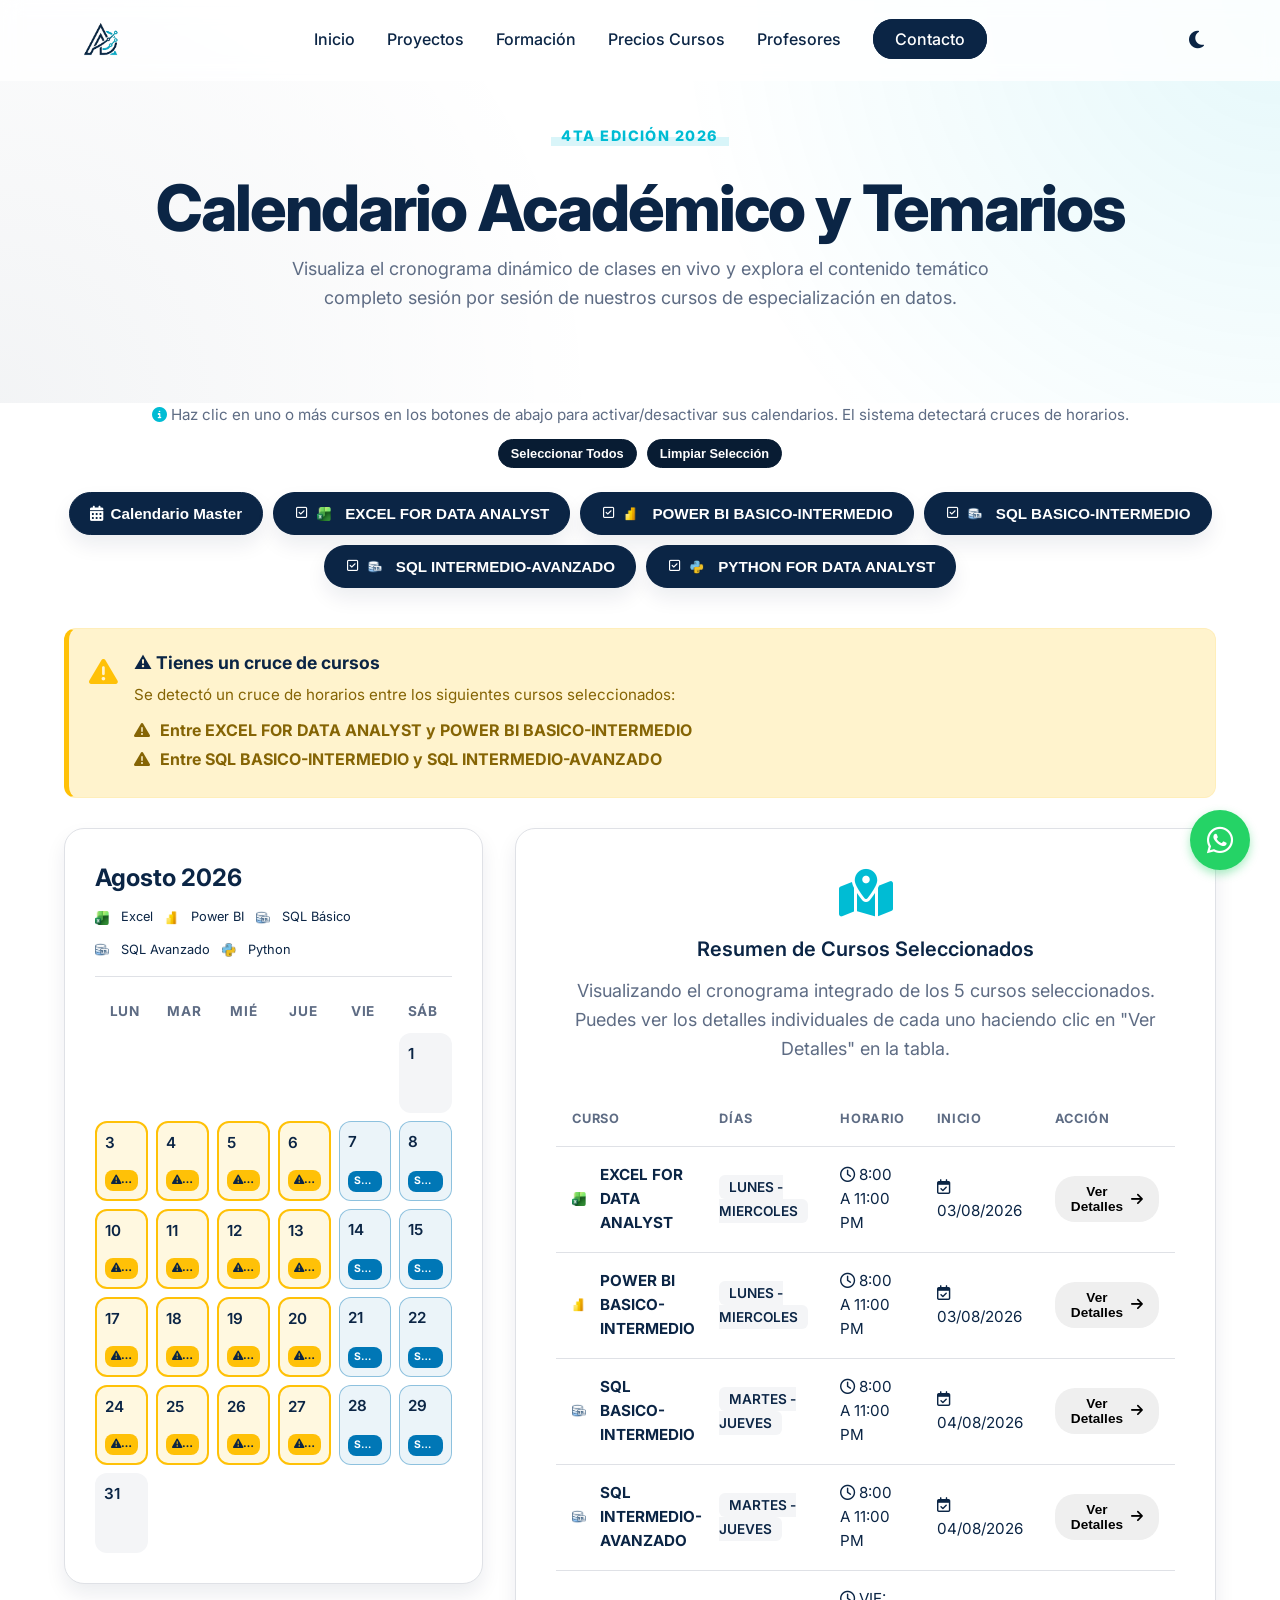
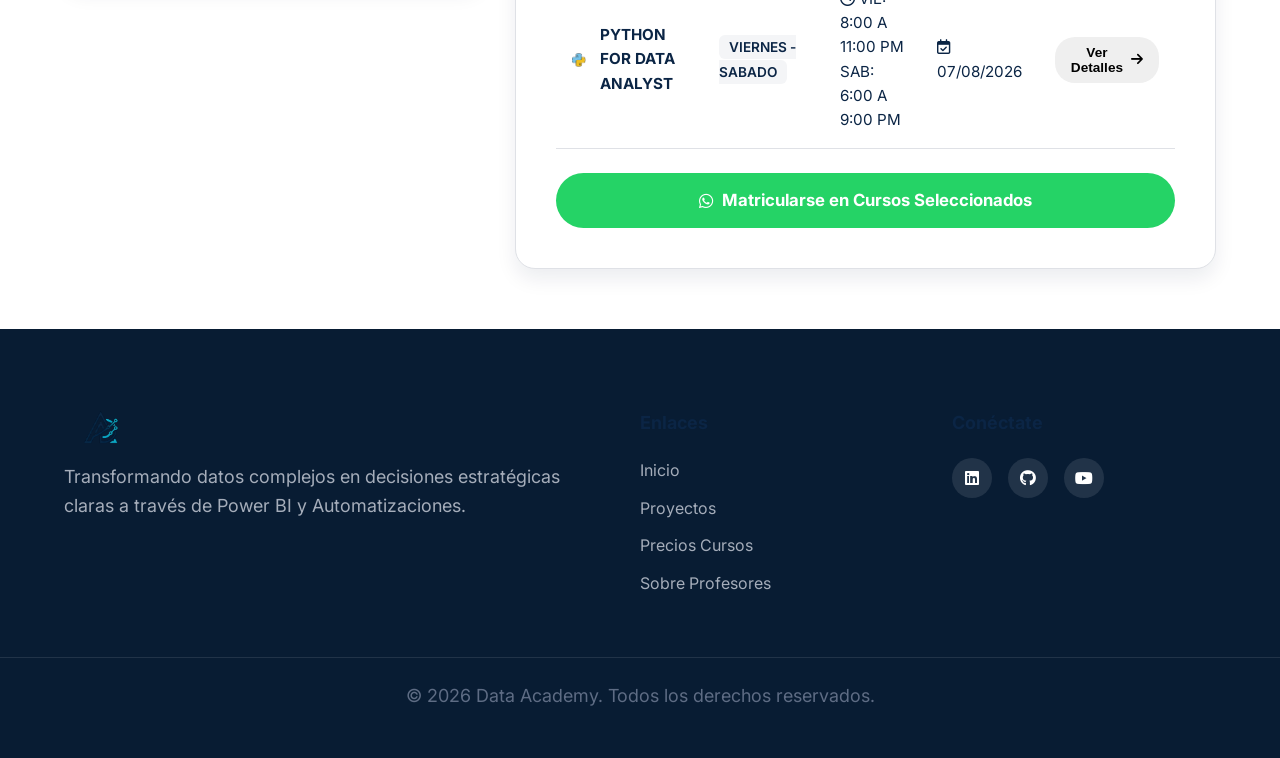
==== landing-cursos.html @ f1c64155 "pagina de horarios" ====
<!DOCTYPE html>
<html lang="es">

<head>
    <link rel="icon" type="image/png" href="assets/img/logo/logo_pestana.png">
    <script>
        (function () {
            const theme = localStorage.getItem('theme');
            if (theme === 'dark' || (!theme && window.matchMedia('(prefers-color-scheme: dark)').matches)) {
                document.documentElement.classList.add('dark-theme');
            }
        })();
    </script>
    <meta charset="UTF-8">
    <meta name="viewport" content="width=device-width, initial-scale=1.0">
    <title>Calendario Académico y Cursos | Data Academy</title>
    <meta name="description"
        content="Explora el calendario académico de la 4ta edición de cursos en vivo de Data Academy. Excel, SQL, Power BI y Python.">

    <!-- Google Fonts -->
    <link rel="preconnect" href="https://fonts.googleapis.com">
    <link rel="preconnect" href="https://fonts.gstatic.com" crossorigin>
    <link href="https://fonts.googleapis.com/css2?family=Inter:wght@300;400;500;600;700;800&display=swap" rel="stylesheet">

    <!-- Font Awesome for Icons -->
    <link rel="stylesheet" href="https://cdnjs.cloudflare.com/ajax/libs/font-awesome/6.4.0/css/all.min.css">

    <link rel="stylesheet" href="assets/css/style.css">

    <!-- Custom CSS for Calendar Dashboard -->
    <style>
        /* General Adjustments */
        .calendar-hero {
            padding: 120px 0 60px;
            background: radial-gradient(circle at top right, rgba(0, 188, 212, 0.1), transparent 45%),
                        radial-gradient(circle at bottom left, rgba(11, 37, 69, 0.05), transparent 45%);
            text-align: center;
        }

        .calendar-hero h1 {
            margin-bottom: 12px;
        }

        .calendar-hero p {
            max-width: 700px;
            margin: 0 auto 30px;
        }

        /* Selector Tabs Styling */
        .tabs-container {
            display: flex;
            justify-content: center;
            flex-wrap: wrap;
            gap: 10px;
            margin-bottom: 40px;
        }

        .tab-btn {
            padding: 12px 20px;
            border: 1px solid var(--border-color);
            background-color: var(--card-bg);
            color: var(--text-main);
            font-size: 0.95rem;
            font-weight: 600;
            border-radius: 30px;
            cursor: pointer;
            transition: var(--transition);
            display: inline-flex;
            align-items: center;
            gap: 8px;
            box-shadow: var(--shadow-sm);
        }

        .tab-btn:hover {
            border-color: var(--accent-color);
            transform: translateY(-2px);
        }

        .tab-btn.active {
            background-color: var(--primary-color);
            border-color: var(--primary-color);
            color: #ffffff !important;
            box-shadow: var(--shadow-md);
        }

        html.dark-theme .tab-btn.active {
            background-color: var(--accent-color);
            border-color: var(--accent-color);
            color: var(--primary-dark) !important;
        }

        .color-dot {
            width: 10px;
            height: 10px;
            border-radius: 50%;
            display: inline-block;
        }

        /* Course specific border highlights for tabs */
        .border-course-excel { border-left: 3px solid #9b5de5; }
        .border-course-pbi { border-left: 3px solid #f1c40f; }
        .border-course-sql-basic { border-left: 3px solid #2ec4b6; }
        .border-course-sql-adv { border-left: 3px solid #00b4d8; }
        .border-course-python { border-left: 3px solid #0077b6; }

        /* Dashboard Workspace Grid */
        .dashboard-grid {
            display: grid;
            grid-template-columns: 1.2fr 0.8fr;
            gap: 32px;
            margin-bottom: 60px;
            align-items: start;
        }

        @media (max-width: 992px) {
            .dashboard-grid {
                grid-template-columns: 1fr;
            }
        }

        /* Calendar Card Styling */
        .calendar-card {
            background: var(--card-bg);
            border: 1px solid var(--border-color);
            border-radius: 20px;
            box-shadow: var(--shadow-md);
            padding: 30px;
            overflow: visible; /* Permits tooltips to display without clipping */
        }

        .calendar-header {
            display: flex;
            justify-content: space-between;
            align-items: center;
            margin-bottom: 24px;
            border-bottom: 1px solid var(--border-color);
            padding-bottom: 16px;
        }

        .calendar-header h3 {
            margin-bottom: 0;
            font-size: 1.5rem;
            font-weight: 700;
        }

        .calendar-legend {
            display: flex;
            flex-wrap: wrap;
            gap: 12px;
            font-size: 0.8rem;
            margin-top: 10px;
        }

        .legend-item {
            display: flex;
            align-items: center;
            gap: 6px;
        }

        /* Calendar Day Grid */
        .calendar-weekdays {
            display: grid;
            grid-template-columns: repeat(6, minmax(0, 1fr));
            text-align: center;
            font-weight: 700;
            font-size: 0.85rem;
            color: var(--text-muted);
            margin-bottom: 10px;
            text-transform: uppercase;
            letter-spacing: 0.05em;
        }

        .calendar-grid {
            display: grid;
            grid-template-columns: repeat(6, minmax(0, 1fr));
            gap: 8px;
        }

        /* Technology Logo Indicators */
        .tech-logo-indicator {
            width: 14px;
            height: 14px;
            object-fit: contain;
            vertical-align: middle;
            margin-right: 6px;
            border-radius: 2px;
        }

        .multi-class-indicators {
            display: flex;
            justify-content: center;
            align-items: center;
            gap: 4px;
            margin-top: auto;
            width: 100%;
        }

        .multi-class-indicators img {
            width: 14px;
            height: 14px;
            object-fit: contain;
        }

        .calendar-day {
            background-color: var(--bg-light);
            border-radius: 12px;
            min-height: 80px; /* Uniform height to prevent row misalignment */
            padding: 8px;
            display: flex;
            flex-direction: column;
            justify-content: space-between;
            position: relative;
            transition: var(--transition);
            border: 1px solid transparent;
        }

        html.dark-theme .calendar-day {
            background-color: rgba(255,255,255,0.03);
        }

        .calendar-day.empty {
            background-color: transparent !important;
            border: none !important;
            pointer-events: none;
        }

        .day-number {
            font-size: 0.95rem;
            font-weight: 600;
            color: var(--text-main);
            align-self: flex-start;
        }

        .calendar-day.has-class {
            cursor: pointer;
        }

        .calendar-day.has-class:hover {
            transform: scale(1.05);
            z-index: 10;
            box-shadow: var(--shadow-md);
        }

        .class-badge {
            font-size: 0.65rem;
            font-weight: 700;
            padding: 2px 6px;
            border-radius: 8px;
            margin-top: auto;
            text-align: center;
            width: 100%;
            white-space: nowrap;
            overflow: hidden;
            text-overflow: ellipsis;
        }

        /* Responsive Tooltip Styling (Zero Overflow) */
        .calendar-tooltip {
            position: absolute;
            bottom: 115%;
            left: 50%;
            transform: translateX(-50%) translateY(5px);
            width: 210px;
            background: #0b2545;
            color: #ffffff;
            padding: 10px 12px;
            border-radius: 10px;
            box-shadow: var(--shadow-lg), 0 8px 20px rgba(0,0,0,0.4);
            z-index: 999;
            opacity: 0;
            visibility: hidden;
            transition: opacity 0.15s ease-in-out, transform 0.15s ease-in-out;
            pointer-events: none;
            border: 1px solid rgba(255,255,255,0.15);
            font-size: 0.75rem;
            line-height: 1.4;
            text-align: left;
        }

        /* Tooltip alignments by column index */
        .calendar-day.tooltip-left .calendar-tooltip {
            left: 0;
            transform: translateX(0) translateY(5px);
        }
        .calendar-day.tooltip-left:hover .calendar-tooltip {
            transform: translateX(0) translateY(0);
        }

        .calendar-day.tooltip-right .calendar-tooltip {
            left: auto;
            right: 0;
            transform: translateX(0) translateY(5px);
        }
        .calendar-day.tooltip-right:hover .calendar-tooltip {
            transform: translateX(0) translateY(0);
        }

        .calendar-day:not(.tooltip-left):not(.tooltip-right) .calendar-tooltip {
            left: 50%;
            transform: translateX(-50%) translateY(5px);
        }
        .calendar-day:not(.tooltip-left):not(.tooltip-right):hover .calendar-tooltip {
            transform: translateX(-50%) translateY(0);
        }

        .calendar-day:hover .calendar-tooltip {
            opacity: 1;
            visibility: visible;
        }

        .tooltip-header {
            font-size: 0.85rem;
            font-weight: 800;
            border-bottom: 1px solid rgba(255,255,255,0.1);
            padding-bottom: 6px;
            margin-bottom: 8px;
            text-transform: uppercase;
            letter-spacing: 0.03em;
        }

        .tooltip-body {
            font-size: 0.8rem;
            line-height: 1.4;
        }

        .tooltip-desc {
            display: block;
            margin-top: 4px;
            color: #a5adba;
            font-style: italic;
        }

        /* Dynamic Theme-safe Text Colors (AAA Contrast) */
        :root {
            --excel-text: #7209b7;
            --pbi-text: #996500;
            --sql-basic-text: #007a6e;
            --sql-adv-text: #006880;
            --python-text: #005086;
        }

        html.dark-theme {
            --excel-text: #d8b4fe;
            --pbi-text: #fef08a;
            --sql-basic-text: #6ee7b7;
            --sql-adv-text: #7dd3fc;
            --python-text: #93c5fd;
        }

        /* Course colors */
        .course-excel {
            background-color: rgba(155, 93, 229, 0.08) !important;
            border: 1px solid rgba(155, 93, 229, 0.4) !important;
        }
        .course-excel .class-badge {
            background-color: #9b5de5 !important;
            color: #ffffff !important;
        }
        .font-course-excel { color: var(--excel-text) !important; }

        .course-pbi {
            background-color: rgba(241, 196, 15, 0.08) !important;
            border: 1px solid rgba(241, 196, 15, 0.4) !important;
        }
        .course-pbi .class-badge {
            background-color: #f1c40f !important;
            color: #0b2545 !important;
        }
        .font-course-pbi { color: var(--pbi-text) !important; }

        .course-sql-basic {
            background-color: rgba(46, 196, 182, 0.08) !important;
            border: 1px solid rgba(46, 196, 182, 0.4) !important;
        }
        .course-sql-basic .class-badge {
            background-color: #2ec4b6 !important;
            color: #ffffff !important;
        }
        .font-course-sql-basic { color: var(--sql-basic-text) !important; }

        .course-sql-adv {
            background-color: rgba(0, 180, 216, 0.08) !important;
            border: 1px solid rgba(0, 180, 216, 0.4) !important;
        }
        .course-sql-adv .class-badge {
            background-color: #00b4d8 !important;
            color: #ffffff !important;
        }
        .font-course-sql-adv { color: var(--sql-adv-text) !important; }

        .course-python {
            background-color: rgba(0, 119, 182, 0.08) !important;
            border: 1px solid rgba(0, 119, 182, 0.4) !important;
        }
        .course-python .class-badge {
            background-color: #0077b6 !important;
            color: #ffffff !important;
        }
        .font-course-python { color: var(--python-text) !important; }

        /* Style for conflict cells (cruces) */
        .calendar-day.cruce-conflict {
            background-color: rgba(255, 193, 7, 0.12) !important;
            border: 2px solid #ffc107 !important;
        }

        html.dark-theme .calendar-day.cruce-conflict {
            background-color: rgba(255, 193, 7, 0.22) !important;
            border: 2px solid #ffc107 !important;
        }

        .cruce-conflict .class-badge {
            background-color: #ffc107 !important;
            color: #0b2545 !important;
            font-weight: 800 !important;
        }

        /* Cruce Alert Box Styling */
        .cruce-alert-box {
            background-color: #fff3cd;
            border: 1px solid #ffeeba;
            border-left: 5px solid #ffc107;
            color: #856404;
            padding: 20px;
            border-radius: 12px;
            margin-bottom: 30px;
            display: flex;
            gap: 16px;
            align-items: flex-start;
            animation: fadeIn 0.4s ease-out;
        }

        html.dark-theme .cruce-alert-box {
            background-color: rgba(255, 193, 7, 0.15);
            border: 1px solid rgba(255, 193, 7, 0.3);
            border-left: 5px solid #ffc107;
            color: #ffe082;
        }

        .cruce-alert-icon {
            font-size: 1.8rem;
            color: #ffc107;
        }

        .cruce-alert-content h4 {
            margin-bottom: 6px;
            font-weight: 700;
            font-size: 1.1rem;
            color: #856404;
            margin-top: 0;
        }

        html.dark-theme .cruce-alert-content h4 {
            color: #ffe082;
        }

        .cruce-alert-content p {
            margin-bottom: 10px;
            font-size: 0.95rem;
            color: inherit;
        }

        .cruce-alert-content ul {
            padding-left: 20px;
            margin-bottom: 0;
            list-style: disc;
            font-size: 0.9rem;
            color: inherit;
        }

        .cruce-alert-content li {
            margin-bottom: 4px;
        }

        @keyframes fadeIn {
            from { opacity: 0; transform: translateY(-5px); }
            to { opacity: 1; transform: translateY(0); }
        }

        /* Active/inactive button states in tabs */
        .tab-btn {
            position: relative;
        }
        .tab-btn .check-icon {
            font-size: 0.8rem;
            margin-right: 2px;
            display: none;
        }
        .tab-btn.active .check-icon {
            display: inline-block;
        }

        /* Multiple courses today styling */
        .calendar-day.multiple-classes {
            background: linear-gradient(135deg, rgba(11, 37, 69, 0.05) 0%, rgba(0, 188, 212, 0.05) 100%) !important;
            border: 1.5px dashed var(--primary-light) !important;
        }

        html.dark-theme .calendar-day.multiple-classes {
            background: linear-gradient(135deg, rgba(19, 64, 116, 0.15) 0%, rgba(0, 188, 212, 0.1) 100%) !important;
            border: 1.5px dashed var(--accent-color) !important;
        }

        .multi-class-indicators {
            display: flex;
            justify-content: center;
            gap: 4px;
            margin-top: auto;
            width: 100%;
        }

        .class-dot {
            width: 6px;
            height: 6px;
            border-radius: 50%;
            display: inline-block;
        }
        .class-dot.course-excel { background-color: #9b5de5 !important; }
        .class-dot.course-pbi { background-color: #f1c40f !important; }
        .class-dot.course-sql-basic { background-color: #2ec4b6 !important; }
        .class-dot.course-sql-adv { background-color: #00b4d8 !important; }
        .class-dot.course-python { background-color: #0077b6 !important; }

        .multi-tooltip-row {
            padding: 6px 0;
            border-bottom: 1px solid rgba(255,255,255,0.06);
        }
        .multi-tooltip-row:last-child {
            border-bottom: none;
            padding-bottom: 0;
        }

        .bullet-course-excel { color: #9b5de5; }
        .bullet-course-pbi { color: #f1c40f; }
        .bullet-course-sql-basic { color: #2ec4b6; }
        .bullet-course-sql-adv { color: #00b4d8; }
        .bullet-course-python { color: #0077b6; }

        /* Course Detail Card Styling */
        .info-card {
            background: var(--card-bg);
            border: 1px solid var(--border-color);
            border-radius: 20px;
            box-shadow: var(--shadow-md);
            padding: 30px;
            display: grid;
            gap: 20px;
        }

        .info-card h3 {
            font-size: 1.6rem;
            font-weight: 700;
            margin-bottom: 4px;
            color: var(--primary-color);
        }

        html.dark-theme .info-card h3 {
            color: var(--accent-color);
        }

        .info-meta-grid {
            display: grid;
            grid-template-columns: 1fr 1fr;
            gap: 16px;
            background: var(--bg-light);
            padding: 20px;
            border-radius: 12px;
            border: 1px solid var(--border-color);
        }

        html.dark-theme .info-meta-grid {
            background: rgba(255,255,255,0.02);
        }

        .meta-item {
            display: flex;
            flex-direction: column;
            gap: 4px;
        }

        .meta-item span.label {
            font-size: 0.75rem;
            color: var(--text-muted);
            text-transform: uppercase;
            font-weight: 700;
            letter-spacing: 0.05em;
        }

        .meta-item span.value {
            font-weight: 600;
            font-size: 0.95rem;
            color: var(--text-main);
        }

        .info-flyer-copy {
            border-left: 3px solid var(--accent-color);
            padding-left: 16px;
            font-size: 0.95rem;
            color: var(--text-muted);
        }

        .info-flyer-copy ul {
            margin-top: 10px;
            display: flex;
            flex-direction: column;
            gap: 8px;
        }

        .info-flyer-copy li {
            display: flex;
            align-items: center;
            gap: 8px;
        }

        .text-accent {
            color: var(--accent-color);
        }

        /* Syllabus Accordion */
        .syllabus-section {
            margin-top: 20px;
        }

        .syllabus-section h3 {
            font-size: 1.8rem;
            font-weight: 700;
            margin-bottom: 24px;
            text-align: center;
        }

        .syllabus-accordion {
            max-width: 900px;
            margin: 0 auto;
            display: grid;
            gap: 16px;
        }

        .syllabus-card {
            background: var(--card-bg);
            border: 1px solid var(--border-color);
            border-radius: 16px;
            overflow: hidden;
            transition: var(--transition);
        }

        .syllabus-card-header {
            padding: 20px 24px;
            display: flex;
            align-items: center;
            justify-content: space-between;
            cursor: pointer;
            gap: 16px;
            user-select: none;
        }

        .class-num-bubble {
            padding: 6px 12px;
            border-radius: 8px;
            font-size: 0.8rem;
            font-weight: 800;
            color: #ffffff !important;
            white-space: nowrap;
        }

        /* Solid backgrounds for syllabus accordion bubbles */
        .class-num-bubble.course-excel { background-color: #9b5de5 !important; }
        .class-num-bubble.course-pbi { background-color: #f1c40f !important; color: #0b2545 !important; }
        .class-num-bubble.course-sql-basic { background-color: #2ec4b6 !important; }
        .class-num-bubble.course-sql-adv { background-color: #00b4d8 !important; }
        .class-num-bubble.course-python { background-color: #0077b6 !important; }

        /* Light Mode headings contrast */
        html:not(.dark-theme) h2,
        html:not(.dark-theme) h3,
        html:not(.dark-theme) h4 {
            color: #0b2545 !important;
        }

        .syllabus-header-text {
            flex-grow: 1;
        }

        .syllabus-header-text h4 {
            font-size: 1.1rem;
            font-weight: 700;
            color: var(--text-main);
            margin-bottom: 2px;
        }

        .class-date-label {
            font-size: 0.85rem;
            color: var(--text-muted);
            font-weight: 500;
        }

        .accordion-icon {
            color: var(--text-muted);
            transition: transform 0.3s ease;
        }

        .syllabus-card.active .accordion-icon {
            transform: rotate(180deg);
            color: var(--accent-color);
        }

        .syllabus-card-body {
            padding: 0 24px;
            max-height: 0;
            overflow: hidden;
            transition: all 0.3s cubic-bezier(0.25, 0.8, 0.25, 1);
            opacity: 0;
        }

        .syllabus-card.active .syllabus-card-body {
            padding: 0 24px 24px;
            max-height: 200px;
            opacity: 1;
        }

        .syllabus-card-body p {
            font-size: 0.95rem;
            color: var(--text-muted);
            margin-bottom: 12px;
            line-height: 1.6;
        }

        .session-meta {
            font-size: 0.85rem;
            color: var(--text-muted);
            display: flex;
            gap: 16px;
        }

        /* Master Placeholder Style */
        .master-placeholder {
            background: var(--card-bg);
            border: 1px solid var(--border-color);
            border-radius: 20px;
            box-shadow: var(--shadow-md);
            padding: 40px;
            text-align: center;
        }

        .master-table-wrapper {
            margin-top: 30px;
            overflow-x: auto;
        }

        .master-table {
            width: 100%;
            border-collapse: collapse;
            text-align: left;
            font-size: 0.95rem;
        }

        .master-table th, .master-table td {
            padding: 16px;
            border-bottom: 1px solid var(--border-color);
        }

        .master-table th {
            font-weight: 700;
            color: var(--text-muted);
            text-transform: uppercase;
            font-size: 0.8rem;
            letter-spacing: 0.05em;
        }

        .course-name-cell {
            display: flex;
            align-items: center;
            gap: 8px;
        }

        .days-badge {
            background-color: var(--bg-light);
            color: var(--text-main);
            padding: 4px 10px;
            border-radius: 6px;
            font-size: 0.85rem;
            font-weight: 600;
        }

        .edition-badge {
            background-color: rgba(0, 188, 212, 0.1);
            color: var(--accent-color);
            padding: 4px 10px;
            border-radius: 6px;
            font-size: 0.85rem;
            font-weight: 700;
        }

        .btn-sm {
            padding: 8px 16px;
            font-size: 0.85rem;
            border-radius: 20px;
        }

        .btn-whatsapp {
            background-color: var(--secondary-color) !important;
            color: white !important;
        }
        .btn-whatsapp:hover {
            background-color: #20b858 !important;
            box-shadow: 0 4px 15px rgba(37,211,102,0.3) !important;
        }

        /* Mobile-First Responsive Calendar overrides */
        @media (max-width: 1024px) {
            .dashboard-grid {
                grid-template-columns: 1fr;
            }
        }

        @media (max-width: 768px) {
            .calendar-card {
                padding: 16px;
                border-radius: 16px;
            }
            .calendar-header h3 {
                font-size: 1.25rem;
            }
            .calendar-legend {
                gap: 8px;
            }
            .legend-item {
                font-size: 0.72rem;
            }
            .calendar-weekdays {
                font-size: 0.75rem;
            }
            .calendar-day {
                padding: 4px;
                border-radius: 8px;
            }
            .day-number {
                font-size: 0.8rem;
            }
            .class-badge {
                font-size: 0.58rem;
                padding: 1px 2px;
                border-radius: 4px;
            }
        }

        @media (max-width: 480px) {
            .calendar-card {
                padding: 10px;
                border-radius: 12px;
            }
            .calendar-grid {
                gap: 4px;
            }
            .calendar-day {
                padding: 2px;
                border-radius: 6px;
            }
            .day-number {
                font-size: 0.7rem;
            }
            .class-badge {
                font-size: 0.52rem;
                padding: 1px 0px;
                margin-bottom: 2px;
                border-radius: 2px;
            }
            .class-badge .desktop-text {
                display: none;
            }
            .class-badge .mobile-text {
                display: inline !important;
            }
        }
    </style>
</head>

<body>
    <!-- Navbar -->
    <nav class="navbar" id="navbar">
        <div class="container nav-container">
            <a href="index.html" class="logo">
                <img src="assets/img/logo/logo_claro.png" class="logo-light" alt="Data Academy">
                <img src="assets/img/logo/logo_oscuro.png" class="logo-dark" alt="Data Academy">
            </a>
            <ul class="nav-links">
                <li><a href="index.html#inicio">Inicio</a></li>
                <li><a href="index.html#proyectos">Proyectos</a></li>
                <li><a href="index.html#formacion">Formación</a></li>
                <li><a href="landing-ventas.html">Precios Cursos</a></li>
                <li><a href="pages/biografia.html">Profesores</a></li>
                <li><a href="index.html#contacto" class="btn-primary-outline">Contacto</a></li>
            </ul>
            <button id="theme-toggle" class="theme-toggle-btn" aria-label="Cambiar tema">
                <i class="fas fa-moon"></i>
            </button>
            <div class="hamburger">
                <i class="fas fa-bars"></i>
            </div>
        </div>
    </nav>

    <!-- Hero Section -->
    <header class="calendar-hero">
        <div class="container">
            <span class="highlight" style="font-weight: 800; font-size: 0.9rem; text-transform: uppercase; letter-spacing: 0.1em; padding: 4px 10px; margin-bottom: 12px; border-radius: 4px;">4TA EDICIÓN 2026</span>
            <h1 style="margin-top: 10px;">Calendario Académico y Temarios</h1>
            <p>Visualiza el cronograma dinámico de clases en vivo y explora el contenido temático completo sesión por sesión de nuestros cursos de especialización en datos.</p>
        </div>
    </header>

    <!-- Dashboard Core Container -->
    <main class="container">
        <!-- Instrucciones y Controles de Selección -->
        <div style="margin-bottom: 24px; text-align: center;">
            <p style="font-size: 0.95rem; color: var(--text-muted); margin-bottom: 12px;">
                <i class="fas fa-info-circle text-accent"></i> Haz clic en uno o más cursos en los botones de abajo para activar/desactivar sus calendarios. El sistema detectará cruces de horarios.
            </p>
            <div style="display: flex; gap: 10px; justify-content: center;">
                <button class="btn btn-sm btn-secondary" id="btn-select-all" style="padding: 6px 12px; font-size: 0.8rem;">Seleccionar Todos</button>
                <button class="btn btn-sm btn-secondary" id="btn-clear-selection" style="padding: 6px 12px; font-size: 0.8rem;">Limpiar Selección</button>
            </div>
        </div>

        <!-- Selector Tabs -->
        <div class="tabs-container" id="course-selector-tabs">
            <!-- Populated dynamically via JS -->
            <button class="tab-btn active"><i class="fas fa-spinner fa-spin"></i> Cargando Cursos...</button>
        </div>

        <!-- Alerta de Cruce de Horarios (Amarillo) -->
        <div class="cruce-alert-box" id="cruce-alert-box" style="display: none;">
            <div class="cruce-alert-icon">
                <i class="fas fa-exclamation-triangle"></i>
            </div>
            <div class="cruce-alert-content">
                <h4>⚠️ Tienes un cruce de cursos</h4>
                <p id="cruce-alert-message">Se detectó un cruce de horarios entre los siguientes cursos seleccionados:</p>
                <div id="cruce-alert-courses-list" style="font-weight: 700; margin-top: 8px; line-height: 1.6;">
                    <!-- Populated dynamically via JS -->
                </div>
            </div>
        </div>

        <!-- Dashboard Grid (Calendar + Context Cards) -->
        <div class="dashboard-grid">
            <!-- Left Side: Interactive Calendar -->
            <div class="calendar-card" id="calendar-card-wrapper">
                <div class="calendar-header">
                    <div>
                        <h3>Agosto 2026</h3>
                        <div class="calendar-legend" id="calendar-legend-container">
                            <div class="legend-item"><img src="assets/img/formation/3Excel.png" class="tech-logo-indicator" alt="Excel"> Excel</div>
                            <div class="legend-item"><img src="assets/img/formation/4Powerbi.png" class="tech-logo-indicator" alt="Power BI"> Power BI</div>
                            <div class="legend-item"><img src="assets/img/formation/sql.png" class="tech-logo-indicator" alt="SQL Básico"> SQL Básico</div>
                            <div class="legend-item"><img src="assets/img/formation/sql.png" class="tech-logo-indicator" alt="SQL Avanzado"> SQL Avanzado</div>
                            <div class="legend-item"><img src="assets/img/formation/5Python.png" class="tech-logo-indicator" alt="Python"> Python</div>
                        </div>
                    </div>
                </div>

                <div class="calendar-weekdays">
                    <div>Lun</div>
                    <div>Mar</div>
                    <div>Mié</div>
                    <div>Jue</div>
                    <div>Vie</div>
                    <div>Sáb</div>
                </div>

                <div class="calendar-grid" id="calendar-grid">
                    <!-- Populated dynamically via JS -->
                </div>
            </div>

            <!-- Right Side: Details / Table view -->
            <div class="details-side-container">
                <!-- Course Details Card (Active when course selected) -->
                <div class="info-card" id="course-info-card" style="display: none;">
                    <div>
                        <h3 id="info-course-name" style="margin-top: 8px;">Nombre del Curso</h3>
                        <p id="info-classroom-name" class="font-course-excel" style="font-weight: 700; font-size: 0.85rem; margin-top: 4px; display: inline-flex; align-items: center; gap: 6px;"><i class="fas fa-chalkboard-teacher"></i> Aula</p>
                    </div>

                    <div class="info-meta-grid">
                        <div class="meta-item">
                            <span class="label">Horario</span>
                            <span class="value" id="info-horario">-</span>
                        </div>
                        <div class="meta-item">
                            <span class="label">Días</span>
                            <span class="value" id="info-dias">-</span>
                        </div>
                        <div class="meta-item">
                            <span class="label">Inicio</span>
                            <span class="value" id="info-inicio">-</span>
                        </div>
                        <div class="meta-item">
                            <span class="label">Sesiones</span>
                            <span class="value">8 Clases en Vivo</span>
                        </div>
                    </div>

                    <div>
                        <h4 style="margin-bottom: 8px; font-weight: 700; font-size: 1rem;"><i class="fas fa-bullhorn text-accent"></i> Copia de Flyer</h4>
                        <div class="info-flyer-copy">
                            <ul id="info-copy-flyer" style="list-style: none; padding-left: 0; margin-bottom: 0;">
                                <!-- Flyer items populated dynamically -->
                            </ul>
                        </div>
                    </div>

                    <a href="#" target="_blank" class="btn btn-whatsapp" id="info-whatsapp-cta" style="margin-top: 10px; width: 100%;">
                        <i class="fab fa-whatsapp"></i> Inscribirme en WhatsApp
                    </a>
                </div>

                <!-- Master Placeholder (Active when viewing consolidated calendar) -->
                <div class="master-placeholder" id="master-info-placeholder">
                    <i class="fas fa-map-marked-alt" style="font-size: 3rem; color: var(--accent-color); margin-bottom: 16px;"></i>
                    <h3>Resumen Master de Cursos</h3>
                    <p>Estás en el Calendario Master. Selecciona un curso específico en las pestañas superiores para ver su temario sesión por sesión y calcular sus clases específicas.</p>
                    
                    <div class="master-table-wrapper">
                        <table class="master-table">
                            <thead>
                                <tr>
                                    <th>Curso</th>
                                    <th>Días</th>
                                    <th>Horario</th>
                                    <th>Inicio</th>
                                    <th>Acción</th>
                                </tr>
                            </thead>
                            <tbody id="master-table-body">
                                <!-- Populated dynamically via JS -->
                            </tbody>
                        </table>
                    </div>

                    <!-- Dynamic WhatsApp Checkout Button for Multi-selection -->
                    <div id="master-whatsapp-cta-container" style="margin-top: 24px; display: none;">
                        <a href="#" target="_blank" class="btn btn-whatsapp" id="master-whatsapp-cta" style="display: flex; align-items: center; justify-content: center; gap: 8px; width: 100%; padding: 14px 20px; font-size: 1.05rem; font-weight: 700; border-radius: 30px;">
                            <i class="fab fa-whatsapp"></i> Matricularse en Cursos Seleccionados
                        </a>
                    </div>
                </div>
            </div>
        </div>

        <!-- Syllabus Accordion (Active when course selected) -->
        <section class="syllabus-section fade-in" id="course-syllabus-section" style="display: none;">
            <h3>Syllabus Detallado (8 Clases)</h3>
            <div class="syllabus-accordion" id="syllabus-accordion-container">
                <!-- Populated dynamically via JS -->
            </div>
        </section>
    </main>

    <!-- Footer -->
    <footer id="contacto">
        <div class="container footer-content">
            <div class="footer-brand">
                <a href="#" class="logo">
                    <img src="assets/img/logo/logo_claro.png" class="logo-light" alt="Data Academy">
                    <img src="assets/img/logo/logo_oscuro.png" class="logo-dark" alt="Data Academy">
                </a>
                <p>Transformando datos complejos en decisiones estratégicas claras a través de Power BI y Automatizaciones.</p>
            </div>
            <div class="footer-links">
                <h4>Enlaces</h4>
                <ul>
                    <li><a href="index.html#inicio">Inicio</a></li>
                    <li><a href="index.html#proyectos">Proyectos</a></li>
                    <li><a href="landing-ventas.html">Precios Cursos</a></li>
                    <li><a href="pages/biografia.html">Sobre Profesores</a></li>
                </ul>
            </div>
            <div class="footer-social">
                <h4>Conéctate</h4>
                <div class="social-icons">
                    <a href="#"><i class="fab fa-linkedin"></i></a>
                    <a href="#"><i class="fab fa-github"></i></a>
                    <a href="#"><i class="fab fa-youtube"></i></a>
                </div>
            </div>
        </div>
        <div class="footer-bottom">
            <p>&copy; 2026 Data Academy. Todos los derechos reservados.</p>
        </div>
    </footer>

    <!-- Floating WhatsApp -->
    <a href="https://api.whatsapp.com/send/?phone=51904882577&text=Hola%2C%20estoy%20interesado%20en%20capacitarme&type=phone_number&app_absent=0"
        class="whatsapp-float" target="_blank" aria-label="Chat en WhatsApp">
        <i class="fab fa-whatsapp"></i>
    </a>

    <!-- Scripts -->
    <script src="assets/js/script.js"></script>
    <script src="assets/js/landing-cursos.js"></script>
</body>

</html>
---- assets/css/style.css ----
/* =========================================
   CSS Variables & Reset
   ========================================= */
:root {
    --primary-color: #0B2545; /* Navy principal de Data Academy */
    --primary-light: #134074; /* Navy medio para hovers */
    --primary-dark: #081C33;  /* Navy oscuro */
    --accent-color: #00BCD4;  /* Cyan brillante de Data Academy */
    --accent-hover: #0097A7;  /* Cyan para hovers */
    --secondary-color: #25D366; /* WhatsApp Green */
    --text-main: #0B2545;     /* Texto principal en Navy */
    --text-muted: #5e6c84;
    --bg-main: #ffffff;
    --bg-light: #f4f5f7;
    --card-bg: #ffffff;
    --border-color: #dfe1e6;
    --shadow-sm: 0 4px 6px rgba(9, 30, 66, 0.05);
    --shadow-md: 0 10px 20px rgba(9, 30, 66, 0.08);
    --shadow-lg: 0 20px 30px rgba(9, 30, 66, 0.12);
    --transition: all 0.3s cubic-bezier(0.25, 0.8, 0.25, 1);
}

* {
    margin: 0;
    padding: 0;
    box-sizing: border-box;
}

html {
    scroll-behavior: smooth;
    font-size: 16px;
}

body {
    font-family: 'Inter', sans-serif;
    color: var(--text-main);
    background-color: var(--bg-main);
    line-height: 1.6;
    overflow-x: hidden;
}

a {
    text-decoration: none;
    color: inherit;
    transition: var(--transition);
}

ul {
    list-style: none;
}

img {
    max-width: 100%;
    height: auto;
    display: block;
}

.container {
    width: 100%;
    max-width: 1200px;
    margin: 0 auto;
    padding: 0 24px;
}

.section {
    padding: 80px 0;
}

.bg-light {
    background-color: var(--bg-light);
}

.text-center {
    text-align: center;
}

.highlight {
    color: var(--accent-color);
    position: relative;
    display: inline-block;
}
.highlight::after {
    content: '';
    position: absolute;
    width: 100%;
    height: 30%;
    bottom: 5px;
    left: 0;
    background-color: rgba(0, 188, 212, 0.15);
    z-index: -1;
}

/* =========================================
   Typography
   ========================================= */
h1 {
    font-size: clamp(2.5rem, 5vw, 4rem);
    line-height: 1.1;
    font-weight: 800;
    margin-bottom: 24px;
    letter-spacing: -0.03em;
}

h2 {
    font-size: clamp(2rem, 4vw, 2.5rem);
    font-weight: 700;
    margin-bottom: 16px;
    letter-spacing: -0.02em;
}

h3 {
    font-size: 1.25rem;
    font-weight: 600;
    margin-bottom: 12px;
}

p {
    color: var(--text-muted);
    font-size: 1.125rem;
    margin-bottom: 24px;
}

/* =========================================
   Buttons
   ========================================= */
.btn {
    display: inline-flex;
    align-items: center;
    justify-content: center;
    gap: 8px;
    padding: 12px 28px;
    border-radius: 50px;
    font-weight: 600;
    cursor: pointer;
    transition: var(--transition);
    border: none;
    font-size: 1rem;
}

.btn-primary {
    background-color: var(--primary-color);
    color: #ffffff;
    box-shadow: 0 4px 14px rgba(11, 37, 69, 0.3);
    font-weight: 700;
}

.btn-primary:hover {
    background-color: var(--primary-dark);
    color: #ffffff;
    transform: translateY(-2px);
    box-shadow: 0 6px 20px rgba(8, 28, 51, 0.4);
}

.btn-secondary {
    background-color: var(--primary-dark);
    color: #ffffff;
    border: 1px solid var(--primary-dark);
}

.btn-secondary:hover {
    background-color: var(--primary-color);
    border-color: var(--primary-color);
    color: #ffffff;
    transform: translateY(-2px);
}

.btn-link {
    color: var(--primary-color);
    font-weight: 600;
    display: inline-flex;
    align-items: center;
    gap: 4px;
}
.btn-link:hover {
    color: var(--primary-dark);
    gap: 8px;
}

/* =========================================
   Navbar
   ========================================= */
.navbar {
    position: fixed;
    top: 0;
    left: 0;
    width: 100%;
    padding: 20px 0;
    background: rgba(255, 255, 255, 0.8);
    backdrop-filter: blur(10px);
    -webkit-backdrop-filter: blur(10px);
    z-index: 1000;
    transition: var(--transition);
    border-bottom: 1px solid transparent;
}

.navbar.scrolled {
    padding: 12px 0;
    background: rgba(255, 255, 255, 0.95);
    border-bottom: 1px solid var(--border-color);
    box-shadow: var(--shadow-sm);
}

.nav-container {
    display: flex;
    justify-content: space-between;
    align-items: center;
}

.logo {
    display: flex;
    align-items: center;
}
.logo .logo-light {
    display: block;
    height: 38px;
    width: auto;
}
.logo .logo-dark {
    display: none;
    height: 38px;
    width: auto;
}
html.dark-theme .logo .logo-light {
    display: none;
}
html.dark-theme .logo .logo-dark {
    display: block;
}

.nav-links {
    display: flex;
    align-items: center;
    gap: 32px;
}

.nav-links a {
    font-weight: 500;
    color: var(--text-main);
}

.nav-links a:hover {
    color: var(--accent-color);
}

.nav-links a.active {
    color: var(--accent-color) !important;
    font-weight: 700;
}

.btn-primary-outline {
    border: 2px solid var(--primary-color);
    padding: 8px 20px;
    border-radius: 50px;
    color: #ffffff !important;
    background-color: var(--primary-color);
}
.btn-primary-outline:hover {
    background-color: var(--primary-dark);
    color: #ffffff !important;
    box-shadow: 0 0 15px rgba(11, 37, 69, 0.4);
}

.hamburger {
    display: none;
    font-size: 1.5rem;
    cursor: pointer;
    color: var(--text-main);
}

/* =========================================
   Hero Section
   ========================================= */
.hero {
    min-height: 100vh;
    display: flex;
    align-items: center;
    padding-top: 80px;
    background: radial-gradient(circle at top right, rgba(0, 188, 212, 0.12), transparent 45%),
                radial-gradient(circle at bottom left, rgba(11, 37, 69, 0.08), transparent 45%);
}

.hero-content {
    display: grid;
    grid-template-columns: 1fr 1fr;
    gap: 40px;
    align-items: center;
}

.hero-buttons {
    display: flex;
    gap: 16px;
    margin-top: 32px;
}

.hero-carousel {
    position: relative;
    border-radius: 16px;
    box-shadow: var(--shadow-lg), 0 20px 40px rgba(0, 0, 0, 0.3);
    overflow: hidden;
    aspect-ratio: 16 / 9; /* Relación de aspecto widescreen para dashboards */
    background-color: #0c1a30;
    animation: float 6s ease-in-out infinite;
    border: 1px solid rgba(0, 82, 204, 0.15);
    display: flex;
    flex-direction: column;
}

/* Simulador de navegador (Browser window header mockup) */
.hero-carousel::before {
    content: '';
    display: block;
    height: 32px;
    background-color: #f4f5f7;
    border-bottom: 1px solid #dfe1e6;
    width: 100%;
    position: relative;
    z-index: 10;
    flex-shrink: 0;
}

/* Botones de control de ventana (Red, Yellow, Green) */
.hero-carousel::after {
    content: '';
    position: absolute;
    top: 11px;
    left: 16px;
    width: 10px;
    height: 10px;
    border-radius: 50%;
    background-color: #ff5f56;
    box-shadow: 16px 0 0 #ffbd2e, 32px 0 0 #27c93f;
    z-index: 11;
}

@keyframes float {
    0% { transform: translateY(0px); }
    50% { transform: translateY(-15px); }
    100% { transform: translateY(0px); }
}

.carousel-track-container {
    height: calc(100% - 32px); /* Desplazar el contenido debajo de la barra de navegación */
    width: 100%;
    position: relative;
    overflow: hidden;
}

.carousel-track {
    height: 100%;
    width: 100%;
    list-style: none;
    padding: 0;
    margin: 0;
}

.carousel-slide {
    position: absolute;
    top: 0;
    left: 0;
    width: 100%;
    height: 100%;
    opacity: 0;
    transition: opacity 0.8s ease-in-out;
    display: flex;
    flex-direction: column;
    justify-content: center;
    align-items: center;
    z-index: 1;
}

.carousel-slide.active {
    opacity: 1;
    z-index: 2;
}

.carousel-slide img {
    width: 100%;
    height: 100%;
    object-fit: cover;
}

/* picture tag should match its parent size */
.carousel-slide picture {
    display: block;
    width: 100%;
    height: 100%;
}

.carousel-caption {
    position: absolute;
    bottom: 0;
    left: 0;
    width: 100%;
    background: linear-gradient(transparent, rgba(0, 0, 0, 0.85));
    color: #ffffff;
    padding: 20px 24px 35px 24px;
    font-size: 1.15rem;
    font-weight: 600;
    letter-spacing: 0.02em;
    z-index: 3;
}

/* Botones de Navegación del Carrusel */
.carousel-btn {
    position: absolute;
    top: 50%;
    transform: translateY(-50%);
    background: rgba(255, 255, 255, 0.2);
    border: none;
    color: white;
    font-size: 1rem;
    width: 40px;
    height: 40px;
    border-radius: 50%;
    cursor: pointer;
    z-index: 10;
    display: flex;
    align-items: center;
    justify-content: center;
    backdrop-filter: blur(5px);
    -webkit-backdrop-filter: blur(5px);
    transition: var(--transition);
}

.carousel-btn:hover {
    background: var(--accent-color);
    color: var(--primary-color);
    box-shadow: 0 4px 10px rgba(0, 188, 212, 0.4);
}

.btn-prev {
    left: 16px;
}

.btn-next {
    right: 16px;
}

/* Indicadores */
.carousel-nav {
    display: flex;
    justify-content: center;
    gap: 8px;
    position: absolute;
    bottom: 12px;
    left: 50%;
    transform: translateX(-50%);
    z-index: 10;
}

.carousel-indicator {
    border: 0;
    border-radius: 50%;
    width: 8px;
    height: 8px;
    background: rgba(255, 255, 255, 0.4);
    cursor: pointer;
    transition: var(--transition);
}

.carousel-indicator.active {
    background: var(--accent-color);
    width: 20px;
    border-radius: 10px;
}

/* =========================================
   Filtros de Proyectos (Sub-pestañas)
   ========================================= */
.project-filters {
    margin-bottom: 40px;
    display: flex;
    justify-content: center;
    flex-wrap: wrap;
    gap: 12px;
}

.filter-btn {
    padding: 10px 22px;
    border: 1px solid var(--border-color);
    background-color: var(--bg-main);
    color: var(--text-muted);
    font-size: 0.95rem;
    font-weight: 600;
    border-radius: 30px;
    cursor: pointer;
    transition: var(--transition);
}

.filter-btn:hover {
    border-color: var(--accent-color);
    color: var(--accent-color);
    background-color: rgba(0, 188, 212, 0.03);
}

.filter-btn.active {
    background-color: var(--accent-color);
    border-color: var(--accent-color);
    color: var(--primary-color);
    font-weight: 700;
    box-shadow: 0 4px 10px rgba(0, 188, 212, 0.3);
}

/* Transiciones de filtrado para las tarjetas de proyectos */
.card {
    transition: transform 0.4s ease, opacity 0.4s ease, box-shadow 0.3s ease;
}

.card.hidden {
    display: none;
    opacity: 0;
    transform: scale(0.95);
}


/* =========================================
   Projects Grid
   ========================================= */
.section-header {
    max-width: 600px;
    margin: 0 auto 56px;
}

.grid {
    display: grid;
    grid-template-columns: repeat(auto-fit, minmax(320px, 1fr));
    gap: 32px;
}

.card {
    background: var(--card-bg);
    border-radius: 16px;
    overflow: hidden;
    box-shadow: var(--shadow-sm);
    border: 1px solid var(--border-color);
    transition: var(--transition);
    display: flex;
    flex-direction: column;
}

.card:hover {
    transform: translateY(-8px);
    box-shadow: var(--shadow-lg);
}

.card-img-wrapper {
    position: relative;
    aspect-ratio: 16 / 9; /* Relación de aspecto estándar para dashboards */
    width: 100%;
    overflow: hidden;
    background-color: #f4f5f7;
    border-bottom: 1px solid var(--border-color);
    display: flex;
    flex-direction: column;
}

/* Mockup de navegador para tarjetas */
.card-img-wrapper::before {
    content: '';
    display: block;
    height: 24px;
    background-color: #f4f5f7;
    border-bottom: 1px solid #dfe1e6;
    width: 100%;
    flex-shrink: 0;
    position: relative;
    z-index: 10;
}

.card-img-wrapper::after {
    content: '';
    position: absolute;
    top: 8px;
    left: 12px;
    width: 8px;
    height: 8px;
    border-radius: 50%;
    background-color: #ff5f56;
    box-shadow: 12px 0 0 #ffbd2e, 24px 0 0 #27c93f;
    z-index: 11;
}

.card-img-wrapper img {
    width: 100%;
    height: calc(100% - 24px); /* Ajuste por la barra de mockup */
    object-fit: cover;
    transition: transform 0.5s ease;
}

.card:hover .card-img-wrapper img {
    transform: scale(1.05);
}

.badge {
    position: absolute;
    top: 16px;
    right: 16px;
    background: var(--primary-color);
    color: #ffffff;
    padding: 4px 12px;
    border-radius: 20px;
    font-size: 0.75rem;
    font-weight: 700;
    text-transform: uppercase;
    letter-spacing: 0.05em;
    z-index: 5;
}

.card-content {
    padding: 24px;
    display: flex;
    flex-direction: column;
    flex-grow: 1;
}

.card-content p {
    font-size: 1rem;
    margin-bottom: 20px;
    flex-grow: 1;
}

/* =========================================
   Stats Section
   ========================================= */
.stats-grid {
    grid-template-columns: repeat(auto-fit, minmax(200px, 1fr));
    text-align: center;
}

.stat-item i {
    font-size: 2.5rem;
    color: var(--accent-color); /* Cyan para visibilidad en tarjetas oscuras */
    margin-bottom: 16px;
}

.stat-item h3 {
    font-size: 2.5rem;
    font-weight: 800;
    color: var(--text-main);
    margin-bottom: 4px;
}

.stat-item p {
    margin-bottom: 0;
    font-weight: 500;
}

/* =========================================
   Footer
   ========================================= */
footer {
    background-color: #081C33; /* Siempre oscuro para contraste premium */
    color: #a5adba;
    padding: 80px 0 24px;
}

.footer-content {
    display: grid;
    grid-template-columns: 2fr 1fr 1fr;
    gap: 48px;
    margin-bottom: 48px;
}

.footer-brand .logo {
    color: white;
    margin-bottom: 16px;
}
.footer-brand p {
    color: #a5adba;
}

footer h4 {
    font-size: 1.125rem;
    margin-bottom: 20px;
    color: white;
}

.footer-links ul li {
    margin-bottom: 12px;
}
.footer-links a {
    color: #a5adba;
}
.footer-links a:hover {
    color: white;
}

.social-icons {
    display: flex;
    gap: 16px;
}

.social-icons a {
    display: flex;
    align-items: center;
    justify-content: center;
    width: 40px;
    height: 40px;
    background: rgba(255,255,255,0.1);
    border-radius: 50%;
    color: white;
}
.social-icons a:hover {
    background: var(--primary-color);
    transform: translateY(-3px);
}

.footer-bottom {
    text-align: center;
    padding-top: 24px;
    border-top: 1px solid rgba(255,255,255,0.1);
    color: #a5adba;
    font-size: 0.875rem;
}

/* =========================================
   Floating WhatsApp
   ========================================= */
.whatsapp-float {
    position: fixed;
    bottom: 30px;
    right: 30px;
    width: 60px;
    height: 60px;
    background-color: var(--secondary-color);
    color: white;
    border-radius: 50px;
    text-align: center;
    font-size: 30px;
    box-shadow: 0 4px 10px rgba(37, 211, 102, 0.4);
    z-index: 100;
    display: flex;
    align-items: center;
    justify-content: center;
    transition: var(--transition);
    animation: pulse 2s infinite;
}

.whatsapp-float:hover {
    background-color: #20b858;
    color: white;
    transform: scale(1.1);
}

@keyframes pulse {
    0% { box-shadow: 0 0 0 0 rgba(37, 211, 102, 0.5); }
    70% { box-shadow: 0 0 0 15px rgba(37, 211, 102, 0); }
    100% { box-shadow: 0 0 0 0 rgba(37, 211, 102, 0); }
}

/* =========================================
   Animations
   ========================================= */
.fade-in {
    opacity: 0;
    transition: opacity 0.8s ease-out;
}

.fade-in.visible {
    opacity: 1;
}

.fade-in-up {
    opacity: 0;
    transform: translateY(30px);
    transition: opacity 0.8s ease-out, transform 0.8s ease-out;
}

.fade-in-up.visible {
    opacity: 1;
    transform: translateY(0);
}

/* =========================================
   Media Queries (Responsive)
   ========================================= */
@media (max-width: 992px) {
    .hero-content {
        grid-template-columns: 1fr;
        text-align: center;
        padding-top: 40px;
    }
    
    .hero-buttons {
        justify-content: center;
    }

    .hero-carousel {
        margin-top: 24px;
    }
    
    .footer-content {
        grid-template-columns: 1fr 1fr;
    }
}

@media (max-width: 768px) {
    .hamburger {
        display: block;
    }

    .nav-links {
        position: fixed;
        top: 0;
        right: -100%;
        width: 80%;
        max-width: 300px;
        height: 100vh;
        background: var(--bg-main);
        flex-direction: column;
        justify-content: center;
        box-shadow: -5px 0 15px rgba(0,0,0,0.1);
        transition: right 0.3s ease;
    }

    .nav-links.active {
        right: 0;
    }

    .btn-primary-outline {
        border: none;
        padding: 0;
    }
    
    .footer-content {
        grid-template-columns: 1fr;
        gap: 32px;
        text-align: center;
    }
    
    .footer-brand .logo {
        justify-content: center;
    }
    
    .social-icons {
        justify-content: center;
    }
}

@media (max-width: 480px) {
    .hero-buttons {
        flex-direction: column;
        width: 100%;
    }
    
    .hero-buttons .btn {
        width: 100%;
    }
    
    .section {
        padding: 60px 0;
    }
}

/* =========================================
   Sección de Formación (Cursos & Especialización)
   ========================================= */
.formation-grid {
    display: grid;
    grid-template-columns: repeat(auto-fit, minmax(280px, 1fr));
    gap: 30px;
    align-items: stretch;
}

.course-card {
    background: var(--card-bg);
    border-radius: 16px;
    padding: 32px 24px;
    border: 1px solid var(--border-color);
    box-shadow: var(--shadow-sm);
    transition: var(--transition);
    display: flex;
    flex-direction: column;
    position: relative;
    overflow: hidden;
}

.course-card:hover {
    transform: translateY(-8px);
    box-shadow: var(--shadow-lg);
}

/* Tarjeta Destacada (Especialización) */
.course-card.featured {
    border: 2px solid var(--primary-color);
    background: linear-gradient(135deg, #ffffff 0%, #f0f6ff 100%);
    grid-column: span 1; /* por defecto */
    padding: 32px;
}

.featured-grid-inner {
    display: flex;
    flex-direction: column;
    gap: 24px;
    width: 100%;
}

@media (min-width: 992px) {
    .formation-grid {
        grid-template-columns: repeat(3, 1fr);
    }
    .course-card.featured {
        grid-column: span 3; /* Ocupa todo el ancho en pantallas grandes para destacar */
    }
    .featured-grid-inner {
        display: grid;
        grid-template-columns: 1.5fr 1fr;
        gap: 40px;
        align-items: center;
    }
}

.featured-text-col {
    display: flex;
    flex-direction: column;
}

.featured-visual-col {
    display: flex !important;
    flex-direction: column !important;
    align-items: center !important;
    justify-content: center !important;
    gap: 20px !important;
    width: 100% !important;
}

.featured-visual-col .course-cta {
    width: 100% !important;
    max-width: 280px !important;
    margin-top: 0 !important;
}

.course-tag {
    align-self: flex-start;
    background: rgba(0, 188, 212, 0.1);
    color: #0097A7;
    padding: 6px 14px;
    border-radius: 20px;
    font-size: 0.8rem;
    font-weight: 700;
    text-transform: uppercase;
    letter-spacing: 0.05em;
    margin-bottom: 20px;
}

.course-card.featured .course-tag {
    background: var(--accent-color);
    color: var(--primary-color);
}

.featured-badge {
    position: absolute;
    top: 15px;
    right: -30px;
    background: var(--secondary-color);
    color: white;
    padding: 6px 30px;
    font-size: 0.75rem;
    font-weight: 700;
    transform: rotate(45deg);
    text-transform: uppercase;
    letter-spacing: 0.05em;
    box-shadow: 0 2px 4px rgba(0,0,0,0.1);
}

.course-card h3 {
    font-size: 1.4rem;
    font-weight: 700;
    color: var(--text-main);
    margin-bottom: 12px;
    line-height: 1.25;
}

.course-desc {
    font-size: 0.95rem;
    color: var(--text-muted);
    margin-bottom: 24px;
    flex-grow: 1;
}

.course-features {
    list-style: none;
    padding: 0;
    margin: 0 0 28px 0;
}

.course-features li {
    font-size: 0.9rem;
    color: var(--text-main);
    margin-bottom: 10px;
    display: flex;
    align-items: center;
    gap: 10px;
}

.course-features li i {
    color: var(--secondary-color);
    font-size: 0.85rem;
}

.course-cta {
    width: 100%;
    margin-top: auto;
}

/* Efecto Pulse para resaltar un curso */
.course-card.highlight-pulse {
    animation: highlightPulseAnimation 2s ease-in-out 3;
}

@keyframes highlightPulseAnimation {
    0% {
        box-shadow: 0 0 0 0 rgba(0, 82, 204, 0.4);
        transform: scale(1);
    }
    50% {
        box-shadow: 0 0 25px 8px rgba(0, 82, 204, 0.6);
        transform: scale(1.03);
        border-color: var(--primary-color);
    }
    100% {
        box-shadow: 0 0 0 0 rgba(0, 82, 204, 0);
        transform: scale(1);
    }
}

/* =========================================
   Modal de Detalles de Proyecto (Blur / Premium)
   ========================================= */
.modal {
    display: none;
    position: fixed;
    top: 0;
    left: 0;
    width: 100%;
    height: 100%;
    background-color: rgba(9, 30, 66, 0.5); /* Overlay semi-oscuro */
    backdrop-filter: blur(8px);
    -webkit-backdrop-filter: blur(8px);
    z-index: 2000;
    justify-content: center;
    align-items: center;
    padding: 20px;
}

.modal.active {
    display: flex;
}

.modal-content {
    background-color: var(--card-bg);
    border-radius: 20px;
    max-width: 850px;
    width: 100%;
    max-height: 90vh;
    overflow-y: auto;
    position: relative;
    box-shadow: var(--shadow-lg);
    border: 1px solid var(--border-color);
    animation: modalZoomIn 0.4s cubic-bezier(0.25, 0.8, 0.25, 1);
}

@keyframes modalZoomIn {
    from {
        opacity: 0;
        transform: scale(0.9) translateY(20px);
    }
    to {
        opacity: 1;
        transform: scale(1) translateY(0);
    }
}

.modal-close {
    position: absolute;
    top: 20px;
    right: 24px;
    font-size: 2rem;
    font-weight: 500;
    color: var(--text-muted);
    cursor: pointer;
    transition: var(--transition);
    z-index: 2010;
}

.modal-close:hover {
    color: var(--text-main);
    transform: rotate(90deg);
}

.modal-grid {
    display: grid;
    grid-template-columns: 1.2fr 1fr;
    align-items: stretch;
}

.modal-image-side {
    background-color: #0c1a30;
    display: flex;
    align-items: center;
    justify-content: center;
    padding: 24px;
    overflow: hidden;
}

.modal-image-side img {
    width: 100%;
    height: auto;
    max-height: 100%;
    object-fit: contain; /* Mostrar dashboard completo sin recortes */
    border-radius: 8px;
    box-shadow: 0 12px 30px rgba(0, 0, 0, 0.5);
    border: 1px solid rgba(255, 255, 255, 0.1);
}

.modal-info-side {
    padding: 40px 32px;
    display: flex;
    flex-direction: column;
    justify-content: center;
}

.badge-modal {
    align-self: flex-start;
    background: var(--accent-color);
    color: var(--primary-color);
    padding: 4px 12px;
    border-radius: 20px;
    font-size: 0.75rem;
    font-weight: 700;
    text-transform: uppercase;
    letter-spacing: 0.05em;
    margin-bottom: 16px;
}

.modal-info-side h2 {
    font-size: 1.8rem;
    margin-bottom: 16px;
    line-height: 1.2;
    color: var(--text-main);
}

.modal-info-side p {
    font-size: 1rem;
    color: var(--text-muted);
    margin-bottom: 24px;
}

.modal-meta {
    margin-bottom: 28px;
}

.modal-meta h4 {
    font-size: 0.95rem;
    margin-bottom: 12px;
    color: var(--text-main);
}

.tools-tags {
    display: flex;
    flex-wrap: wrap;
    gap: 8px;
}

.tools-tags span {
    background-color: var(--bg-light);
    color: var(--text-main);
    padding: 6px 12px;
    border-radius: 6px;
    font-size: 0.85rem;
    font-weight: 500;
    border: 1px solid var(--border-color);
}

.modal-cta-container {
    margin-top: auto;
}

.modal-cta-container button {
    width: 100%;
    display: flex;
    align-items: center;
    justify-content: center;
    gap: 10px;
}

/* Responsividad para el Modal */
@media (max-width: 768px) {
    .modal-grid {
        grid-template-columns: 1fr;
    }
    
    .modal-image-side img {
        min-height: 200px;
        max-height: 250px;
    }
    
    .modal-info-side {
        padding: 28px 24px;
    }
}

/* =========================================
   Estilos de las Páginas de Detalle (Multi-página)
   ========================================= */
.detail-hero {
    padding: 120px 0 60px;
    background: radial-gradient(circle at top right, rgba(76, 154, 255, 0.08), transparent 30%),
                var(--bg-light);
    border-bottom: 1px solid var(--border-color);
}

.detail-container {
    max-width: 900px;
    margin: 0 auto;
}

.btn-back {
    display: inline-flex;
    align-items: center;
    gap: 8px;
    margin-bottom: 24px;
    font-weight: 600;
    color: var(--text-muted);
    transition: var(--transition);
}

.btn-back:hover {
    color: var(--primary-color);
}

.detail-header {
    margin-bottom: 40px;
}

.detail-header h1 {
    font-size: clamp(2.2rem, 4.5vw, 3.2rem);
    margin-bottom: 16px;
    font-weight: 800;
    color: var(--text-main);
    letter-spacing: -0.02em;
}

.detail-content {
    padding: 60px 0;
}

.detail-grid {
    display: grid;
    grid-template-columns: 1.2fr 1fr;
    gap: 48px;
    margin-bottom: 60px;
}

@media (max-width: 768px) {
    .detail-grid {
        grid-template-columns: 1fr;
        gap: 32px;
    }
}

.detail-section-title {
    font-size: 1.6rem;
    font-weight: 700;
    margin-bottom: 20px;
    color: var(--text-main);
    display: flex;
    align-items: center;
    gap: 10px;
}

.detail-section-title i {
    color: var(--primary-color);
}

.syllabus-list {
    list-style: none;
    padding: 0;
}

.syllabus-module {
    background-color: var(--bg-main);
    border: 1px solid var(--border-color);
    border-radius: 12px;
    padding: 20px;
    margin-bottom: 16px;
    box-shadow: var(--shadow-sm);
    transition: var(--transition);
}

.syllabus-module:hover {
    box-shadow: var(--shadow-md);
    border-color: var(--primary-light);
}

.syllabus-module h4 {
    font-size: 1.1rem;
    font-weight: 700;
    color: var(--primary-color);
    margin-bottom: 8px;
}

.syllabus-module p {
    font-size: 0.95rem;
    margin-bottom: 0;
    color: var(--text-muted);
}

.detail-image-wrapper {
    display: block;
    position: relative;
    border-radius: 16px;
    overflow: hidden;
    box-shadow: var(--shadow-md);
    border: 1px solid var(--border-color);
    cursor: pointer;
    transition: var(--transition);
}

.detail-image-wrapper:hover {
    transform: scale(1.02);
    box-shadow: var(--shadow-lg);
}

.detail-image-wrapper img {
    width: 100%;
    height: auto;
    display: block;
}

.image-overlay-msg {
    position: absolute;
    bottom: 0;
    left: 0;
    width: 100%;
    background: rgba(9, 30, 66, 0.85);
    color: white;
    text-align: center;
    padding: 12px;
    font-size: 0.85rem;
    font-weight: 600;
    display: flex;
    align-items: center;
    justify-content: center;
    gap: 8px;
    transition: var(--transition);
    white-space: nowrap;
    box-sizing: border-box;
}

.detail-image-wrapper:hover .image-overlay-msg {
    background: var(--primary-color);
}

.tech-tags {
    display: flex;
    flex-wrap: wrap;
    gap: 8px;
    margin-bottom: 24px;
}

.tech-tags span {
    background-color: rgba(0, 82, 204, 0.05);
    color: var(--primary-color);
    padding: 6px 14px;
    border-radius: 6px;
    font-size: 0.85rem;
    font-weight: 600;
}

/* Logos y Gráficos en Sección Formación */
.course-logo {
    width: 60px;
    height: 60px;
    border-radius: 12px;
    overflow: hidden;
    margin-bottom: 20px;
    border: 1px solid var(--border-color);
}

.course-tool-logo {
    width: 100%;
    height: 100%;
    object-fit: contain;
}

.featured-tool-img {
    width: 100%;
    max-width: 280px;
    height: auto;
    border-radius: 12px;
    border: 1px solid var(--border-color);
    box-shadow: var(--shadow-sm);
    display: block;
}

/* =========================================
   FAQ Accordion (Landing Page)
   ========================================= */
.faq-container {
    margin-top: 32px;
}

.faq-item {
    border: 1px solid var(--border-color);
    border-radius: 12px;
    margin-bottom: 16px;
    padding: 16px 20px;
    transition: var(--transition);
    background: white;
}

.faq-item summary {
    font-weight: 700;
    color: var(--text-main);
    font-size: 1.05rem;
    cursor: pointer;
    display: flex;
    justify-content: space-between;
    align-items: center;
    list-style: none; /* Hides default marker */
}

.faq-item summary::-webkit-details-marker {
    display: none; /* Hides safari default marker */
}

.faq-item .faq-icon {
    font-size: 0.9rem;
    transition: transform 0.3s ease;
    color: var(--primary-color);
}

.faq-item[open] {
    border-color: var(--primary-light);
    box-shadow: var(--shadow-sm);
}

.faq-item[open] .faq-icon {
    transform: rotate(180deg);
}

.faq-item p {
    margin-top: 12px;
    margin-bottom: 0;
    font-size: 0.95rem;
    color: var(--text-muted);
    line-height: 1.6;
}

/* =========================================
   Modo Oscuro (Dark Mode Theme Overrides)
   ========================================= */
html.dark-theme {
    --text-main: #f4f5f7;
    --text-muted: #a5adba;
    --bg-main: #051329; /* Navy profundo premium */
    --bg-light: #0B2545; /* Navy de Data Academy */
    --card-bg: #0d2c52;  /* Navy medio para elevación visual */
    --border-color: #133a6b;
    --shadow-sm: 0 4px 6px rgba(0, 0, 0, 0.2);
    --shadow-md: 0 10px 20px rgba(0, 0, 0, 0.25);
    --shadow-lg: 0 20px 30px rgba(0, 0, 0, 0.3);
}

/* Ajustes específicos de componentes en Modo Oscuro */
html.dark-theme .navbar {
    background: rgba(5, 19, 41, 0.85);
    border-color: var(--border-color);
}
html.dark-theme .navbar.scrolled {
    background: rgba(5, 19, 41, 0.95);
    border-bottom: 1px solid var(--border-color);
}
html.dark-theme .btn-secondary {
    background-color: var(--card-bg);
    color: var(--text-main);
    border-color: var(--border-color);
}
html.dark-theme .btn-secondary:hover {
    border-color: var(--accent-color);
    color: var(--accent-color);
}
html.dark-theme .course-card.featured {
    border-color: var(--primary-light);
    background: linear-gradient(135deg, #102444 0%, #071224 100%);
}
html.dark-theme .stat-item {
    background-color: var(--card-bg);
    border: 1px solid var(--border-color);
}
html.dark-theme .faq-item {
    background-color: var(--card-bg) !important;
    border-color: var(--border-color) !important;
}
html.dark-theme .faq-item[open] {
    border-color: var(--primary-light) !important;
}
html.dark-theme .syllabus-module {
    background-color: var(--card-bg) !important;
    border-color: var(--border-color) !important;
}
html.dark-theme .syllabus-module:hover {
    border-color: var(--accent-color) !important;
}

/* Títulos h4 de módulos: blanco + negrita para contraste en dark */
html.dark-theme .syllabus-module h4 {
    color: #ffffff !important;
    font-weight: 800 !important;
    text-shadow: 0 1px 3px rgba(0,0,0,0.4);
}
html.dark-theme .syllabus-module p {
    color: #c8d6e8 !important;
}

html.dark-theme .detail-image-wrapper {
    border-color: var(--border-color);
}
html.dark-theme .modal-content {
    background-color: var(--card-bg);
    border-color: var(--border-color);
}
html.dark-theme .modal-image-side {
    background-color: #071224;
}
html.dark-theme .tools-tags span {
    background-color: var(--bg-light);
    border-color: var(--border-color);
    color: #e0e8f4;
}
html.dark-theme .hero-carousel {
    background-color: #071224;
    border-color: #1b355a;
}

html.dark-theme .hero-carousel::before {
    background-color: #102444;
    border-bottom-color: #1b355a;
}

/* Modo oscuro para los mockups de tarjetas */
html.dark-theme .card-img-wrapper {
    background-color: #071224;
    border-bottom-color: #1b355a;
}

html.dark-theme .card-img-wrapper::before {
    background-color: #102444;
    border-bottom-color: #1b355a;
}

/* ---- Tarjetas de Proyectos: contraste en dark (solo texto) ---- */
/* Título h3 de card blanco + negrita */
html.dark-theme .card-content h3 {
    color: #ffffff !important;
    font-weight: 700;
}
/* Descripción de card: gris claro legible */
html.dark-theme .card-content p {
    color: #b8c9e0 !important;
}
/* Enlace "Ver Detalle" visible */
html.dark-theme .card-content .btn-link {
    color: var(--accent-color) !important;
}
html.dark-theme .card-content .btn-link:hover {
    color: #ffffff !important;
}

/* Modo oscuro para los tags de curso (Curso en Vivo, En Vivo, Especialización) */
html.dark-theme .course-tag {
    background: rgba(0, 188, 212, 0.22) !important;
    color: #00e5f5 !important;          /* cyan brillante — máximo contraste */
    font-weight: 700 !important;
    border: 1px solid rgba(0, 188, 212, 0.35);
}

/* Featured card: fondo oscuro en dark mode (override inline style) */
html.dark-theme .course-card.featured {
    background: linear-gradient(135deg, #102444 0%, #071224 100%) !important;
    border-color: var(--accent-color) !important;
}

/* Títulos h3 en course-card en dark */
html.dark-theme .course-card h3 {
    color: #ffffff !important;
}
html.dark-theme .course-desc {
    color: #b8c9e0 !important;
}
html.dark-theme .course-features li {
    color: #dce8f5 !important;
}

/* Section headers en dark */
html.dark-theme .section-header h2 {
    color: #ffffff;
}
html.dark-theme .section-header p {
    color: #a5b8cc;
}

/* Botón de Alternancia de Tema (Sleek Theme Toggle Button) */
.theme-toggle-btn {
    background: none;
    border: none;
    font-size: 1.25rem;
    color: var(--text-main);
    cursor: pointer;
    width: 40px;
    height: 40px;
    border-radius: 50%;
    display: inline-flex;
    align-items: center;
    justify-content: center;
    transition: var(--transition);
    margin-left: 16px;
    outline: none;
}
.theme-toggle-btn:hover {
    background-color: rgba(0, 188, 212, 0.08);
    color: var(--accent-color);
}
html.dark-theme .theme-toggle-btn:hover {
    background-color: rgba(255, 255, 255, 0.08);
    color: var(--accent-color);
}

/* Efecto de rotación del icono al hacer click */
.theme-toggle-btn i {
    transition: transform 0.5s ease;
}
.theme-toggle-btn:active i {
    transform: rotate(360deg) scale(0.8);
}

/* =========================================
   Estilos específicos de WhatsApp de marca
   ========================================= */
.btn-whatsapp {
    background-color: #25D366 !important;
    border-color: #25D366 !important;
    color: white !important;
}

.btn-whatsapp i.fa-whatsapp {
    color: white !important;
}

.btn-whatsapp:hover {
    background-color: #20b858 !important;
    border-color: #20b858 !important;
    box-shadow: 0 4px 14px rgba(37, 211, 102, 0.4) !important;
}

.btn-secondary i.fa-whatsapp {
    color: #25D366; /* El icono es siempre verde WhatsApp */
    transition: var(--transition);
}

/* Efecto de fondo verde WhatsApp en hover para botones que contienen whatsapp */
.btn-secondary:has(.fa-whatsapp):hover {
    border-color: #25D366 !important;
    background-color: #25D366 !important;
    color: white !important;
    box-shadow: 0 4px 14px rgba(37, 211, 102, 0.4) !important;
}

.btn-secondary:has(.fa-whatsapp):hover i.fa-whatsapp {
    color: white !important; /* El icono cambia a blanco sobre fondo verde */
}

html.dark-theme .btn-secondary:has(.fa-whatsapp):hover {
    border-color: #25D366 !important;
    background-color: #25D366 !important;
    color: white !important;
    box-shadow: 0 4px 14px rgba(37, 211, 102, 0.4) !important;
}

html.dark-theme .btn-secondary:has(.fa-whatsapp):hover i.fa-whatsapp {
    color: white !important;
}

/* =========================================
   Estilos de Catálogo de Cursos (Pestañas)
   ========================================= */
.catalog-tabs-container {
    margin-top: 30px;
    width: 100%;
}
.catalog-tabs-nav {
    display: flex;
    justify-content: center;
    gap: 12px;
    flex-wrap: wrap;
    margin-bottom: 30px;
    border-bottom: 2px solid var(--border-color);
    padding-bottom: 15px;
}
.catalog-tab-btn {
    background: none;
    border: none;
    padding: 10px 20px;
    font-size: 1rem;
    font-weight: 600;
    color: var(--text-muted);
    cursor: pointer;
    border-radius: 8px;
    transition: var(--transition);
}
.catalog-tab-btn:hover {
    color: var(--primary-color);
    background-color: var(--bg-light);
}
.catalog-tab-btn.active {
    color: white;
    background-color: var(--primary-color);
}
html.dark-theme .catalog-tab-btn.active {
    color: var(--primary-dark);
    background-color: var(--accent-color);
}

.catalog-tab-panel {
    display: none;
    opacity: 0;
    transition: opacity 0.4s ease;
}
.catalog-tab-panel.active {
    display: block;
    opacity: 1;
}

.course-grid-catalog {
    display: grid;
    grid-template-columns: 1.5fr 1fr;
    gap: 30px;
    align-items: stretch;
}
@media (max-width: 992px) {
    .course-grid-catalog {
        grid-template-columns: 1fr;
    }
}

.sale-badge-pill {
    display: inline-block;
    padding: 5px 12px;
    font-size: 0.8rem;
    font-weight: 700;
    border-radius: 20px;
    margin-right: 8px;
    margin-bottom: 8px;
    text-transform: uppercase;
}
.sale-badge-red {
    background-color: rgba(255, 74, 74, 0.1);
    color: #ff4a4a;
    border: 1px solid #ff4a4a;
}
.sale-badge-blue {
    background-color: rgba(0, 188, 212, 0.1);
    color: var(--accent-color);
    border: 1px solid var(--accent-color);
}
.sale-badge-green {
    background-color: rgba(37, 211, 102, 0.1);
    color: #25D366;
    border: 1px solid #25D366;
}

/* Combos & Cross-Selling Table Styles */
.combos-section {
    margin-top: 60px;
    background: var(--bg-light);
    border-radius: 20px;
    padding: 40px;
    border: 1px solid var(--border-color);
}
.combos-table-wrapper {
    overflow-x: auto;
    margin-top: 30px;
}
.combos-table {
    width: 100%;
    border-collapse: collapse;
    text-align: left;
}
.combos-table th {
    background-color: var(--primary-color);
    color: white;
    padding: 15px 20px;
    font-weight: 700;
}
html.dark-theme .combos-table th {
    background-color: var(--primary-dark);
    color: var(--accent-color);
}
.combos-table td {
    padding: 18px 20px;
    border-bottom: 1px solid var(--border-color);
    color: var(--text-main);
}
.combos-table tr:hover {
    background-color: rgba(0, 188, 212, 0.03);
}
html.dark-theme .combos-table tr:hover {
    background-color: rgba(255, 255, 255, 0.02);
}
.combo-highlight {
    font-weight: 800;
    color: var(--primary-color);
}
html.dark-theme .combo-highlight {
    color: var(--accent-color);
}
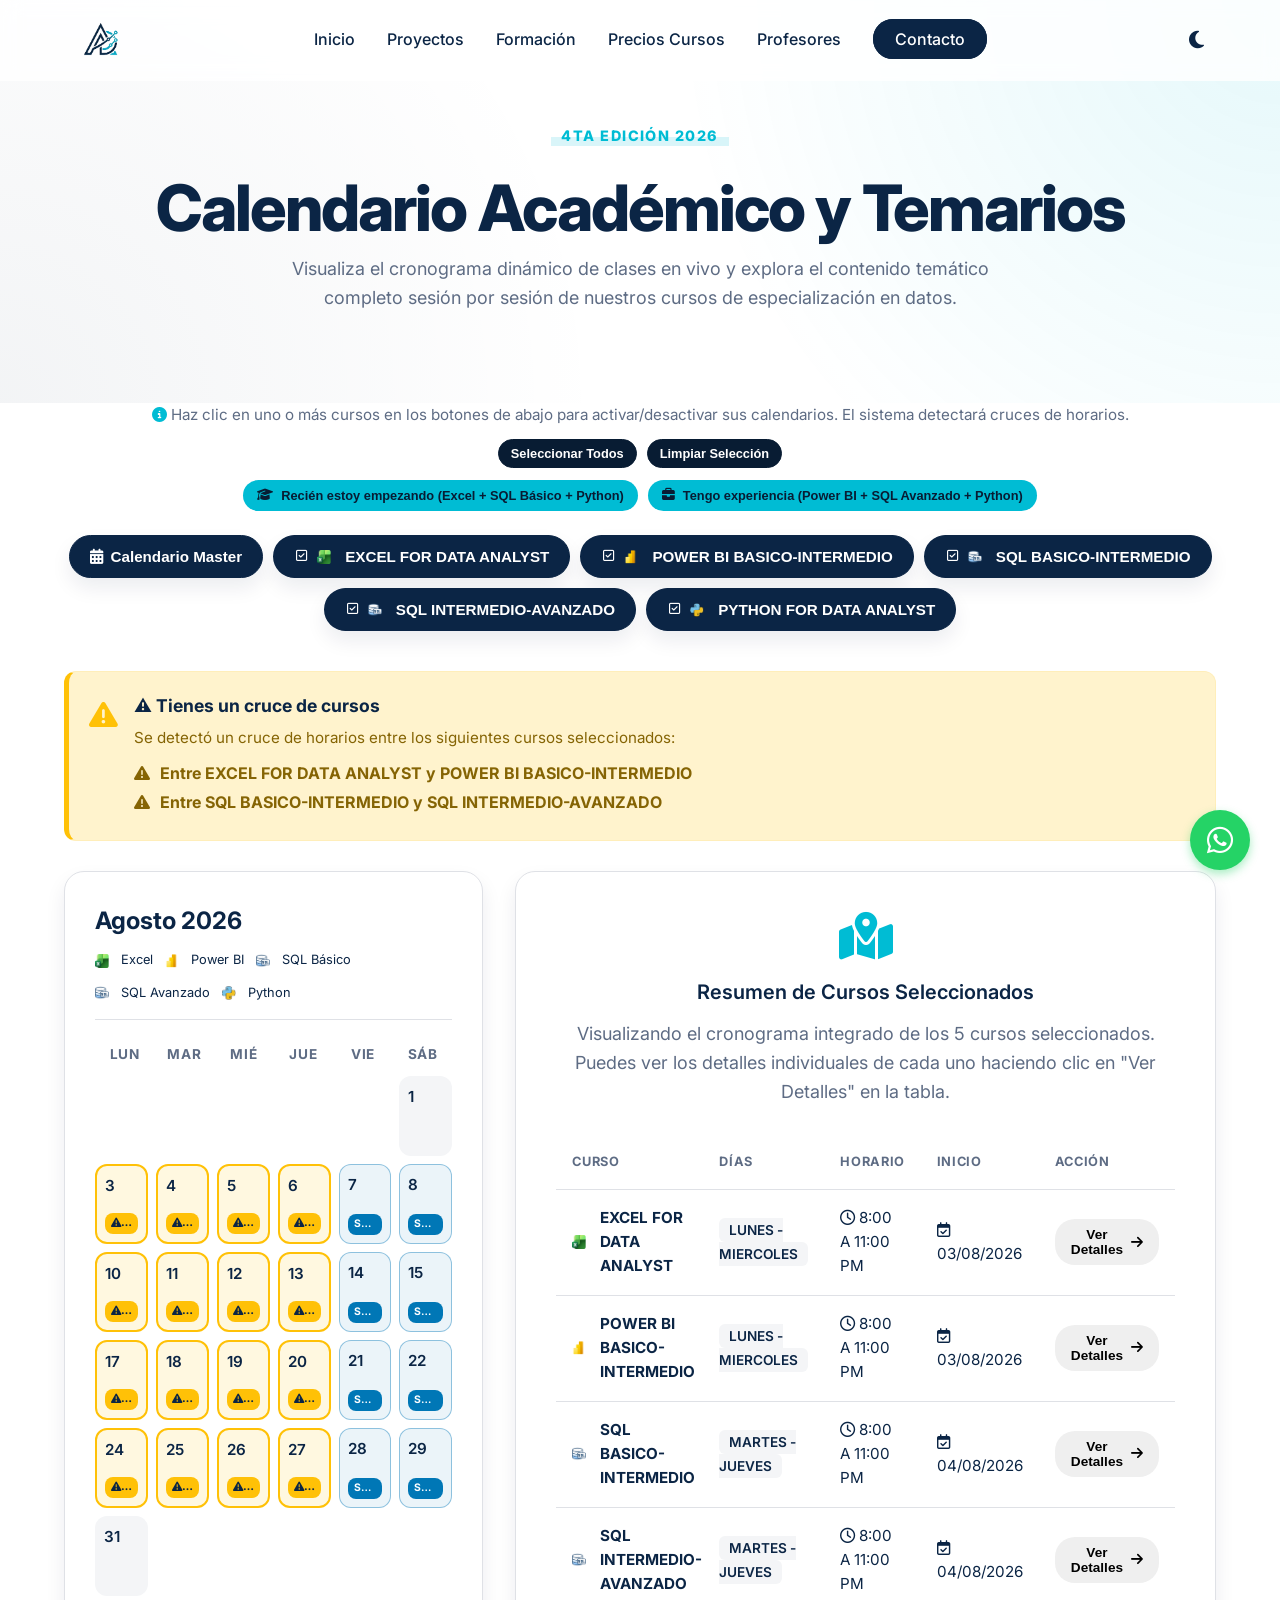
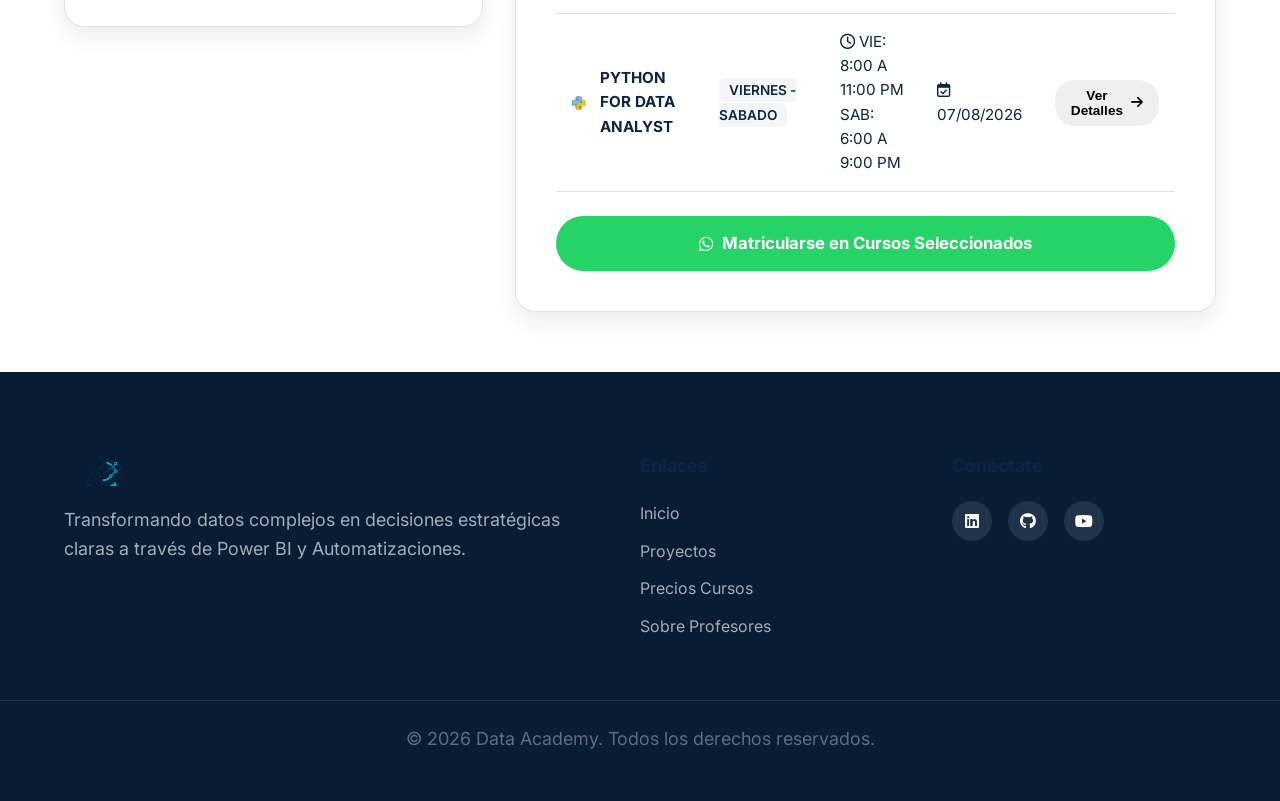
==== commit f74f6e6f: "cambio total proceso de envio : calendario y cursos" ====
--- a/landing-cursos.html
+++ b/landing-cursos.html
@@ -813,62 +813,64 @@
         }
 
         @media (max-width: 768px) {
+            .container {
+                padding: 0 10px !important;
+            }
             .calendar-card {
-                padding: 16px;
-                border-radius: 16px;
+                padding: 10px !important;
+                border-radius: 12px !important;
+                overflow: visible !important;
             }
             .calendar-header h3 {
-                font-size: 1.25rem;
+                font-size: 1.2rem;
             }
             .calendar-legend {
-                gap: 8px;
+                gap: 6px;
             }
             .legend-item {
                 font-size: 0.72rem;
             }
             .calendar-weekdays {
-                font-size: 0.75rem;
+                font-size: 0.72rem;
+            }
+            .calendar-grid {
+                gap: 4px !important;
             }
             .calendar-day {
-                padding: 4px;
-                border-radius: 8px;
+                padding: 2px 4px !important;
+                border-radius: 6px !important;
+                min-height: 52px !important;
             }
             .day-number {
-                font-size: 0.8rem;
+                font-size: 0.7rem !important;
             }
             .class-badge {
-                font-size: 0.58rem;
-                padding: 1px 2px;
-                border-radius: 4px;
-            }
-        }
-
-        @media (max-width: 480px) {
-            .calendar-card {
-                padding: 10px;
-                border-radius: 12px;
-            }
-            .calendar-grid {
-                gap: 4px;
-            }
-            .calendar-day {
-                padding: 2px;
-                border-radius: 6px;
-            }
-            .day-number {
-                font-size: 0.7rem;
-            }
-            .class-badge {
-                font-size: 0.52rem;
-                padding: 1px 0px;
-                margin-bottom: 2px;
-                border-radius: 2px;
+                font-size: 0.5rem !important;
+                padding: 1px 0px !important;
+                margin-bottom: 2px !important;
+                border-radius: 2px !important;
             }
             .class-badge .desktop-text {
-                display: none;
+                display: none !important;
             }
             .class-badge .mobile-text {
                 display: inline !important;
+            }
+            .tab-btn {
+                padding: 8px 12px !important;
+                font-size: 0.8rem !important;
+            }
+        }
+
+        @media (max-width: 480px) {
+            .container {
+                padding: 0 6px !important;
+            }
+            .calendar-card {
+                padding: 6px !important;
+            }
+            .calendar-day {
+                min-height: 46px !important;
             }
         }
     </style>
@@ -915,9 +917,13 @@
             <p style="font-size: 0.95rem; color: var(--text-muted); margin-bottom: 12px;">
                 <i class="fas fa-info-circle text-accent"></i> Haz clic en uno o más cursos en los botones de abajo para activar/desactivar sus calendarios. El sistema detectará cruces de horarios.
             </p>
-            <div style="display: flex; gap: 10px; justify-content: center;">
+            <div style="display: flex; gap: 10px; justify-content: center; flex-wrap: wrap; margin-bottom: 12px;">
                 <button class="btn btn-sm btn-secondary" id="btn-select-all" style="padding: 6px 12px; font-size: 0.8rem;">Seleccionar Todos</button>
                 <button class="btn btn-sm btn-secondary" id="btn-clear-selection" style="padding: 6px 12px; font-size: 0.8rem;">Limpiar Selección</button>
+            </div>
+            <div style="display: flex; gap: 10px; justify-content: center; flex-wrap: wrap;">
+                <button class="btn btn-sm btn-accent" id="btn-combo-analista" style="padding: 8px 14px; font-size: 0.8rem; font-weight: 700; background-color: var(--accent-color); color: var(--primary-dark) !important;"><i class="fas fa-graduation-cap"></i> Recién estoy empezando (Excel + SQL Básico + Python)</button>
+                <button class="btn btn-sm btn-accent" id="btn-combo-engineer" style="padding: 8px 14px; font-size: 0.8rem; font-weight: 700; background-color: var(--accent-color); color: var(--primary-dark) !important;"><i class="fas fa-briefcase"></i> Tengo experiencia (Power BI + SQL Avanzado + Python)</button>
             </div>
         </div>
 
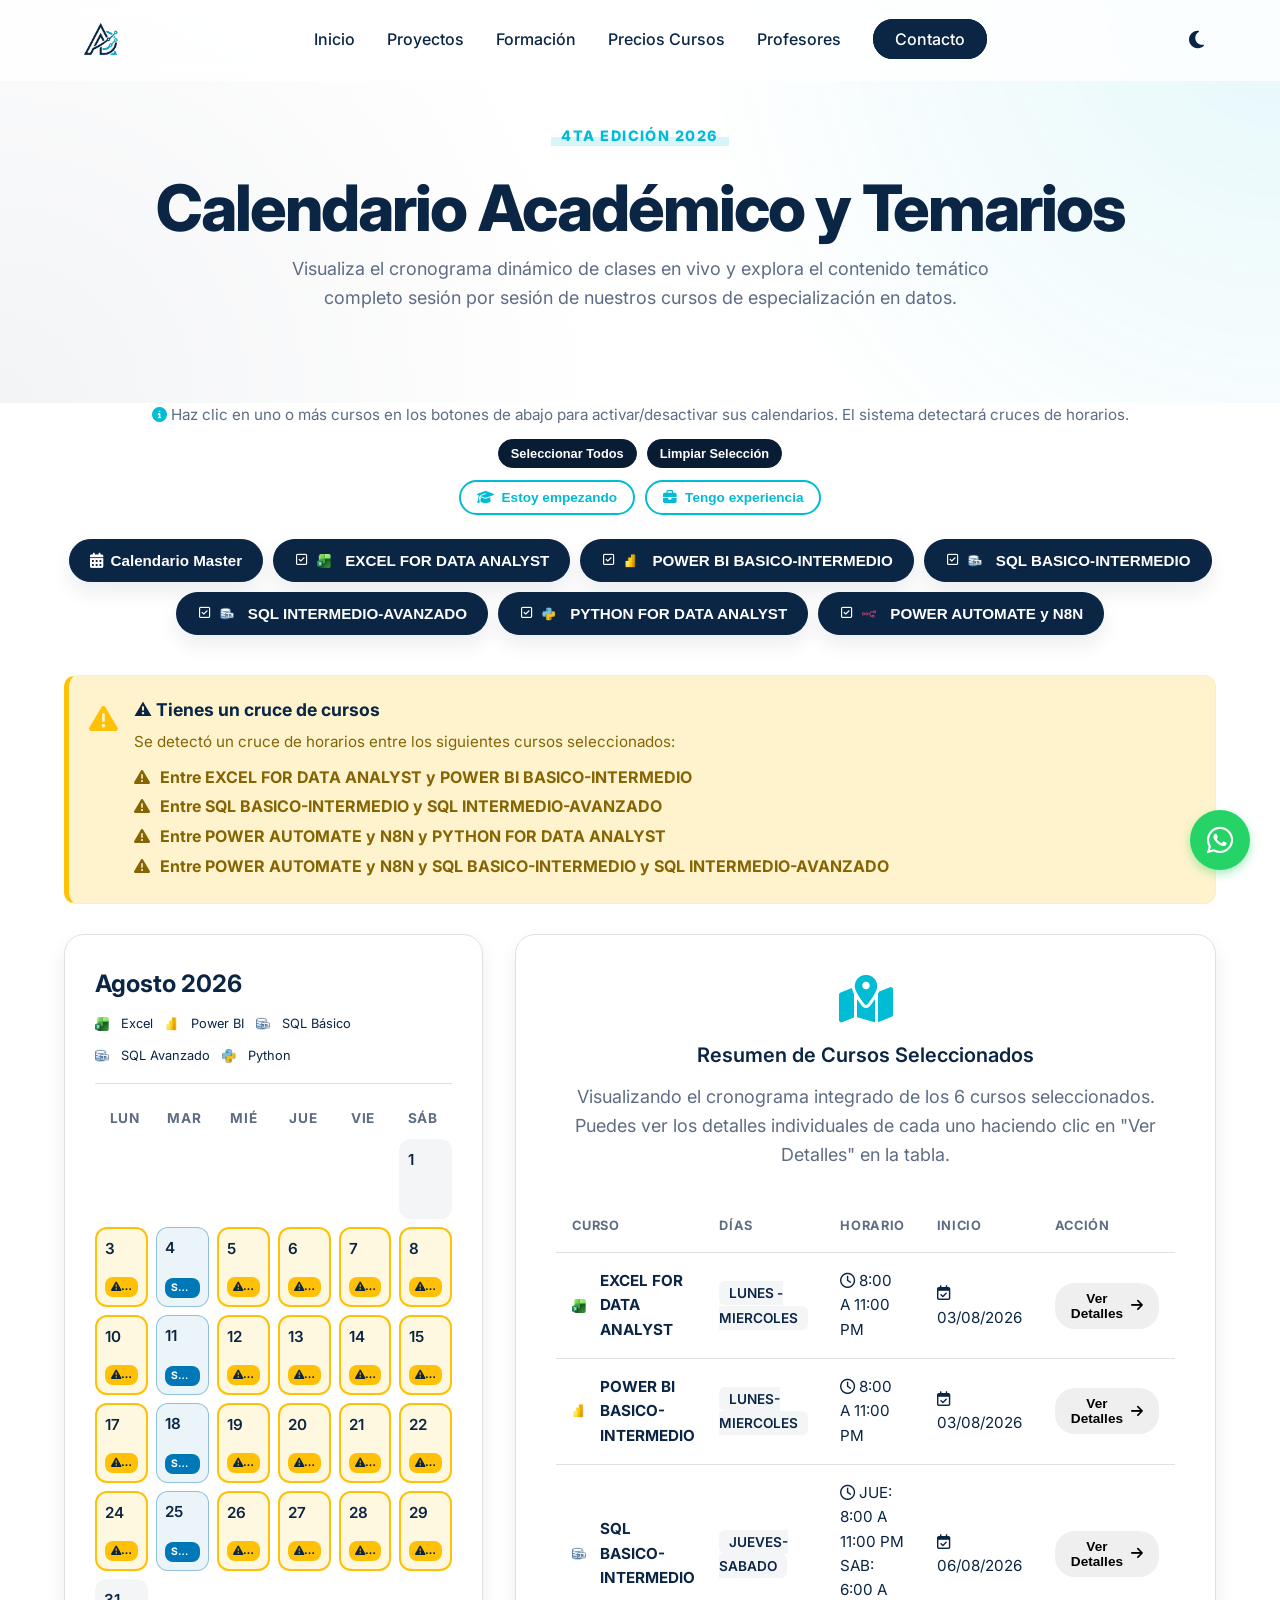
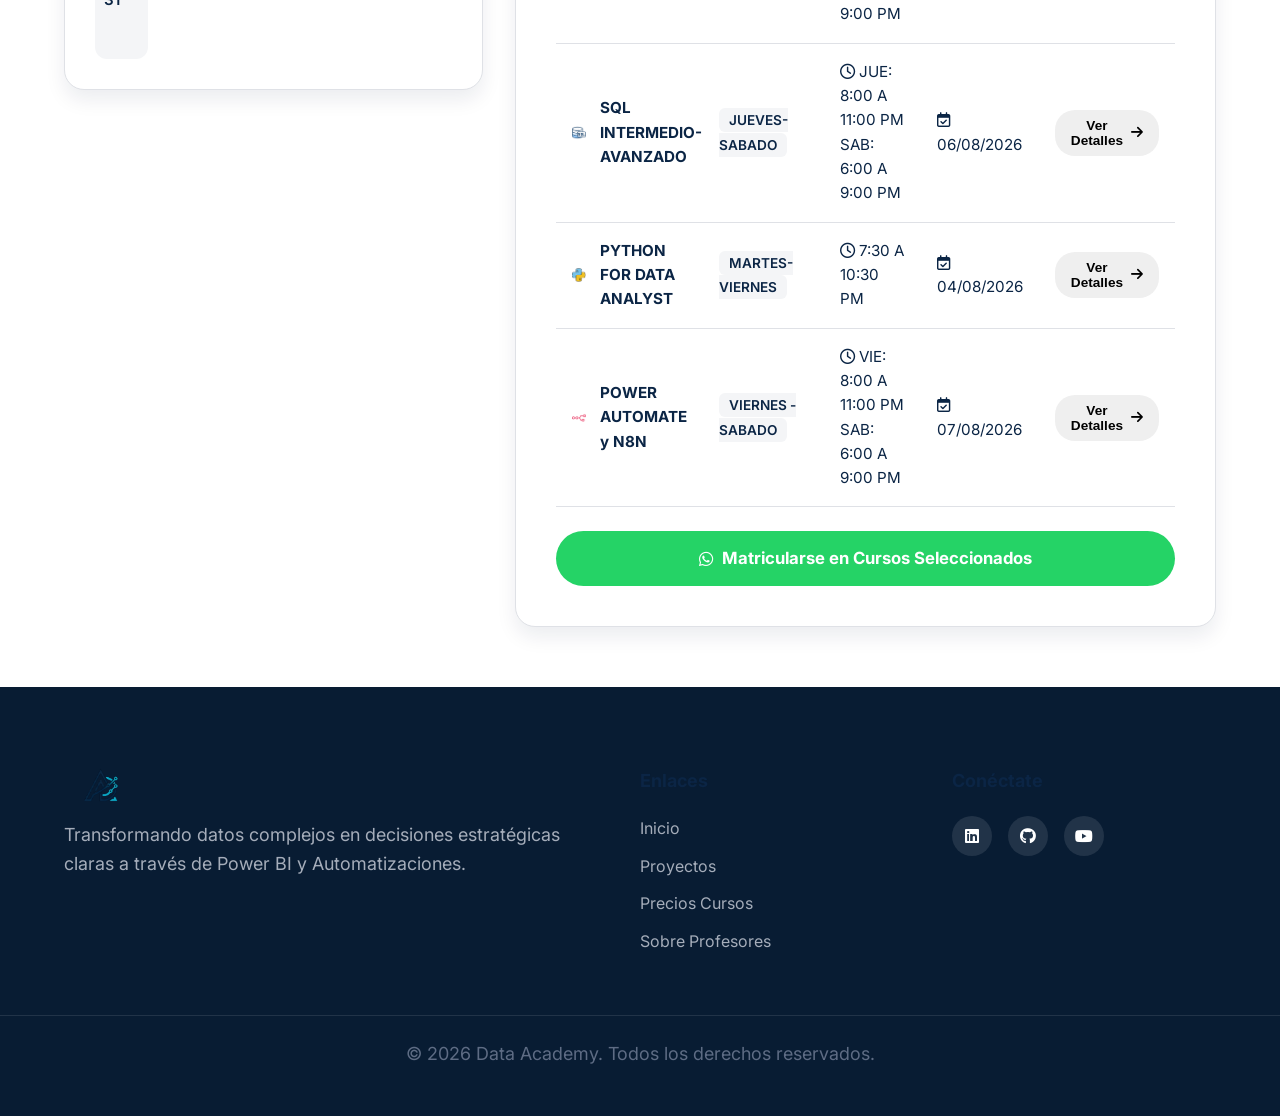
==== commit 65c50728: "Actualiza horarios, agrega curso Power Automate y n8n, y mejora interactividad y responsiveness de b" ====
--- a/landing-cursos.html
+++ b/landing-cursos.html
@@ -15,7 +15,7 @@
     <meta name="viewport" content="width=device-width, initial-scale=1.0">
     <title>Calendario Académico y Cursos | Data Academy</title>
     <meta name="description"
-        content="Explora el calendario académico de la 4ta edición de cursos en vivo de Data Academy. Excel, SQL, Power BI y Python.">
+        content="Explora el calendario académico de la 4ta edición de cursos en vivo de Data Academy. Excel, SQL, Power BI, Python y Power Automate & n8n.">
 
     <!-- Google Fonts -->
     <link rel="preconnect" href="https://fonts.googleapis.com">
@@ -89,6 +89,23 @@
             color: var(--primary-dark) !important;
         }
 
+        /* Combo buttons styling with custom interactivity */
+        .combo-btn {
+            border: 2px solid var(--accent-color) !important;
+            background-color: transparent !important;
+            color: var(--accent-color) !important;
+            transition: var(--transition);
+        }
+        .combo-btn:hover {
+            background-color: rgba(0, 188, 212, 0.1) !important;
+            transform: translateY(-2px);
+        }
+        .combo-btn.active {
+            background-color: var(--accent-color) !important;
+            color: var(--primary-dark) !important;
+            box-shadow: 0 0 15px rgba(0, 188, 212, 0.4);
+        }
+
         .color-dot {
             width: 10px;
             height: 10px;
@@ -102,6 +119,7 @@
         .border-course-sql-basic { border-left: 3px solid #2ec4b6; }
         .border-course-sql-adv { border-left: 3px solid #00b4d8; }
         .border-course-python { border-left: 3px solid #0077b6; }
+        .border-course-automate { border-left: 3px solid #f05a28; }
 
         /* Dashboard Workspace Grid */
         .dashboard-grid {
@@ -337,6 +355,7 @@
             --sql-basic-text: #007a6e;
             --sql-adv-text: #006880;
             --python-text: #005086;
+            --automate-text: #e64a19;
         }
 
         html.dark-theme {
@@ -345,6 +364,7 @@
             --sql-basic-text: #6ee7b7;
             --sql-adv-text: #7dd3fc;
             --python-text: #93c5fd;
+            --automate-text: #ff8a65;
         }
 
         /* Course colors */
@@ -397,6 +417,16 @@
             color: #ffffff !important;
         }
         .font-course-python { color: var(--python-text) !important; }
+
+        .course-automate {
+            background-color: rgba(240, 90, 40, 0.08) !important;
+            border: 1px solid rgba(240, 90, 40, 0.4) !important;
+        }
+        .course-automate .class-badge {
+            background-color: #f05a28 !important;
+            color: #ffffff !important;
+        }
+        .font-course-automate { color: var(--automate-text) !important; }
 
         /* Style for conflict cells (cruces) */
         .calendar-day.cruce-conflict {
@@ -520,6 +550,7 @@
         .class-dot.course-sql-basic { background-color: #2ec4b6 !important; }
         .class-dot.course-sql-adv { background-color: #00b4d8 !important; }
         .class-dot.course-python { background-color: #0077b6 !important; }
+        .class-dot.course-automate { background-color: #f05a28 !important; }
 
         .multi-tooltip-row {
             padding: 6px 0;
@@ -535,6 +566,7 @@
         .bullet-course-sql-basic { color: #2ec4b6; }
         .bullet-course-sql-adv { color: #00b4d8; }
         .bullet-course-python { color: #0077b6; }
+        .bullet-course-automate { color: #f05a28; }
 
         /* Course Detail Card Styling */
         .info-card {
@@ -668,6 +700,7 @@
         .class-num-bubble.course-sql-basic { background-color: #2ec4b6 !important; }
         .class-num-bubble.course-sql-adv { background-color: #00b4d8 !important; }
         .class-num-bubble.course-python { background-color: #0077b6 !important; }
+        .class-num-bubble.course-automate { background-color: #f05a28 !important; }
 
         /* Light Mode headings contrast */
         html:not(.dark-theme) h2,
@@ -859,6 +892,10 @@
             .tab-btn {
                 padding: 8px 12px !important;
                 font-size: 0.8rem !important;
+            }
+            .combo-btn {
+                padding: 6px 12px !important;
+                font-size: 0.75rem !important;
             }
         }
 
@@ -922,8 +959,8 @@
                 <button class="btn btn-sm btn-secondary" id="btn-clear-selection" style="padding: 6px 12px; font-size: 0.8rem;">Limpiar Selección</button>
             </div>
             <div style="display: flex; gap: 10px; justify-content: center; flex-wrap: wrap;">
-                <button class="btn btn-sm btn-accent" id="btn-combo-analista" style="padding: 8px 14px; font-size: 0.8rem; font-weight: 700; background-color: var(--accent-color); color: var(--primary-dark) !important;"><i class="fas fa-graduation-cap"></i> Recién estoy empezando (Excel + SQL Básico + Python)</button>
-                <button class="btn btn-sm btn-accent" id="btn-combo-engineer" style="padding: 8px 14px; font-size: 0.8rem; font-weight: 700; background-color: var(--accent-color); color: var(--primary-dark) !important;"><i class="fas fa-briefcase"></i> Tengo experiencia (Power BI + SQL Avanzado + Python)</button>
+                <button class="btn btn-sm combo-btn" id="btn-combo-analista"><i class="fas fa-graduation-cap"></i> Estoy empezando</button>
+                <button class="btn btn-sm combo-btn" id="btn-combo-engineer"><i class="fas fa-briefcase"></i> Tengo experiencia</button>
             </div>
         </div>
 
